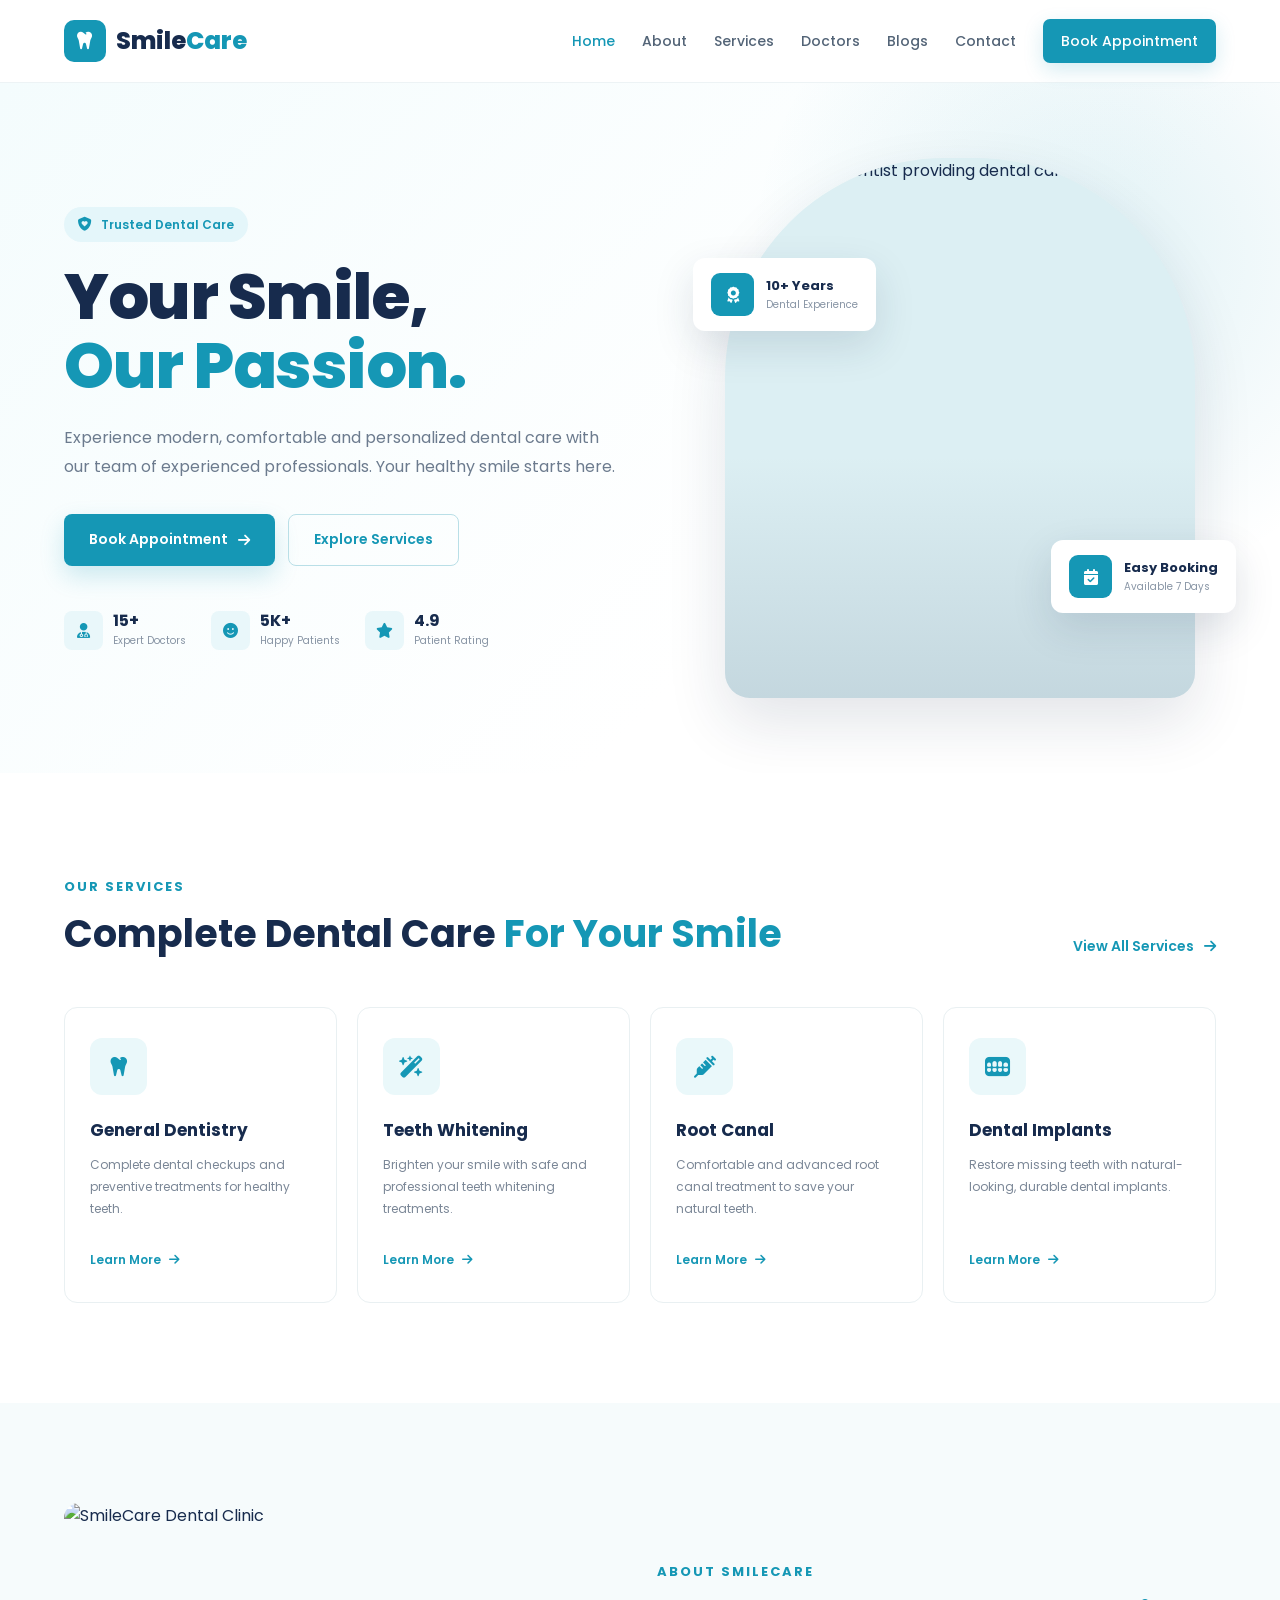
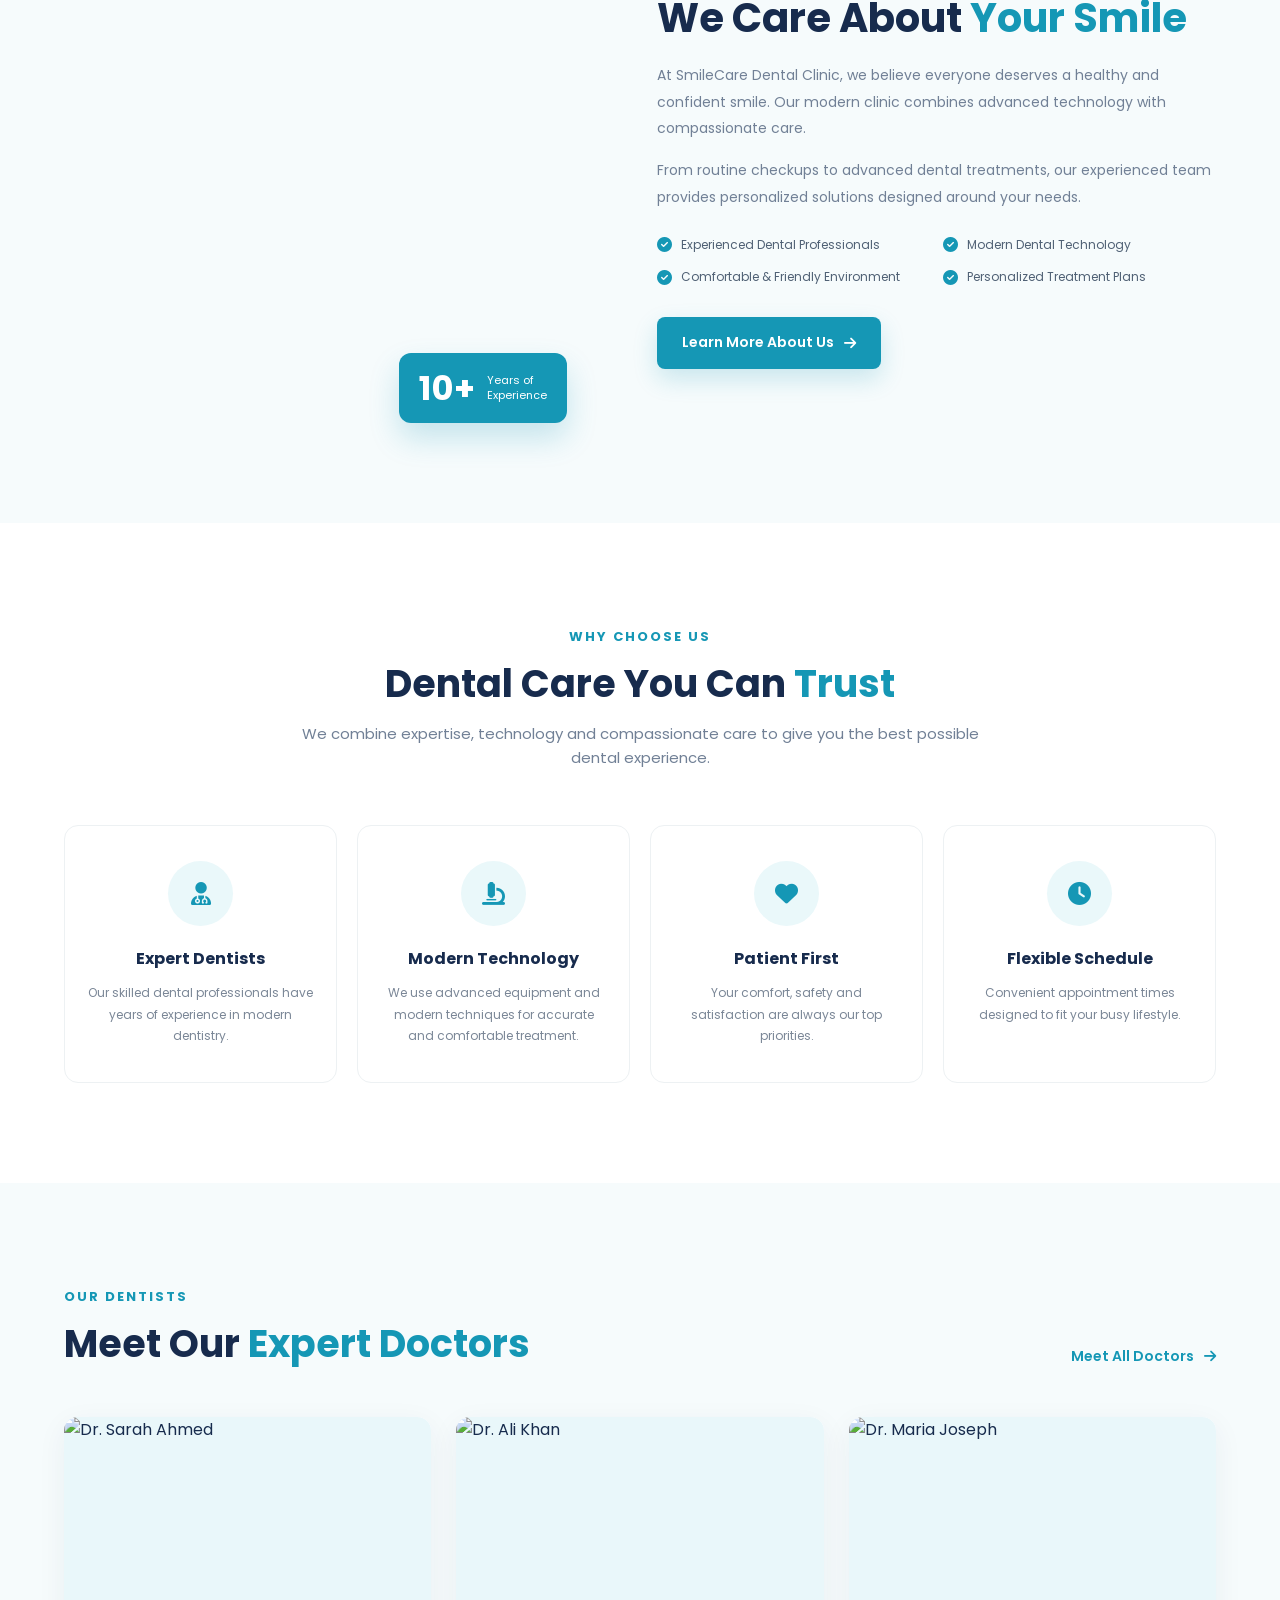
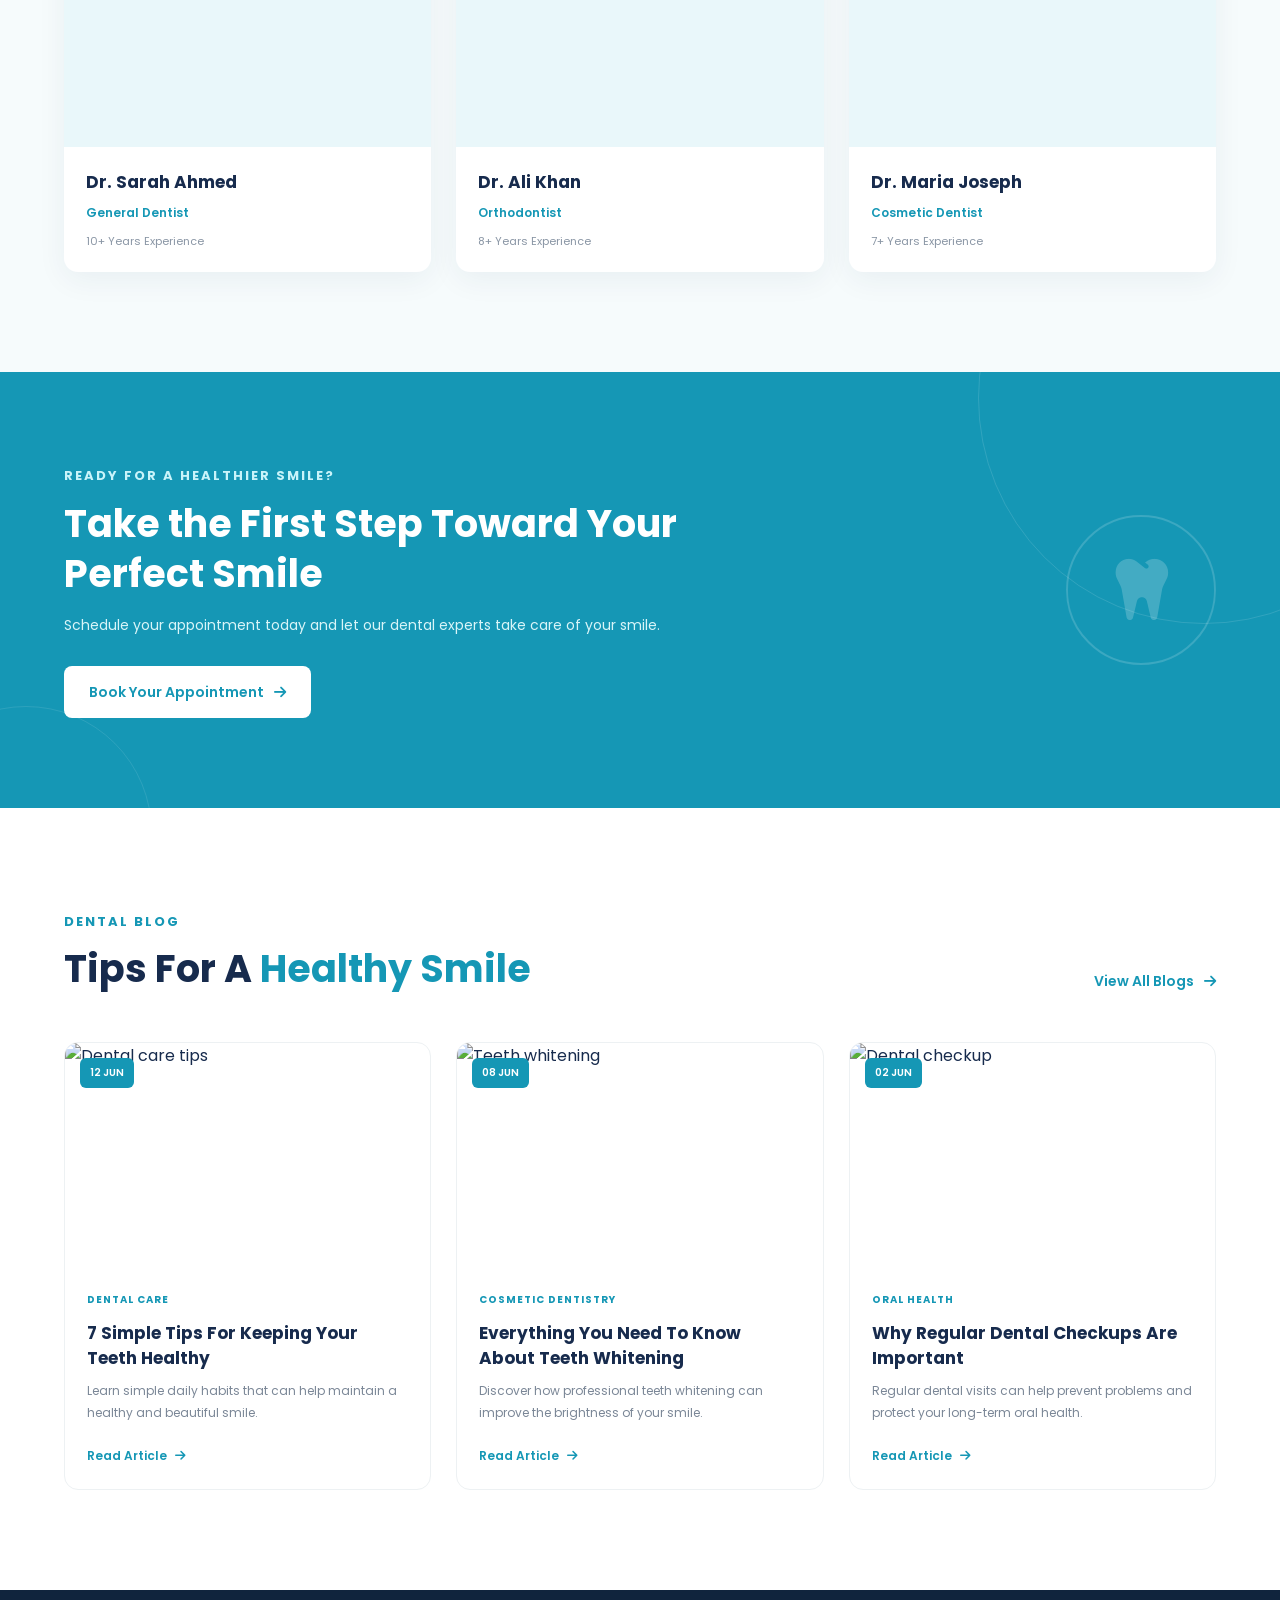
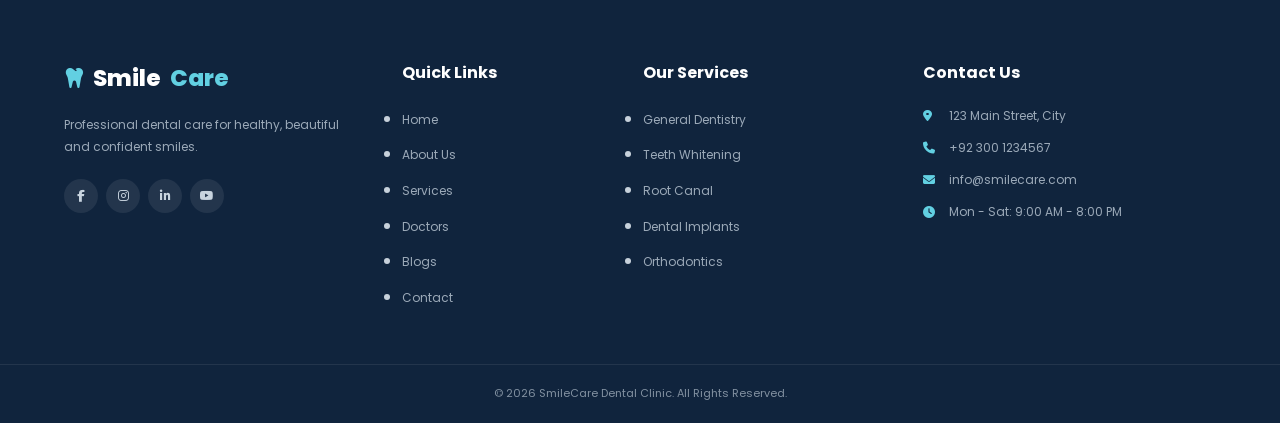
==== index.html @ 7917ccf2 "Create dentist clinic website" ====
<!DOCTYPE html>
<html lang="en">
<head>
    <meta charset="UTF-8">
    <meta name="viewport" content="width=device-width, initial-scale=1.0">

    <title>SmileCare Dental Clinic | Your Smile, Our Passion</title>

    <!-- Google Font -->
    <link rel="preconnect" href="https://fonts.googleapis.com">
    <link rel="preconnect" href="https://fonts.gstatic.com" crossorigin>
    <link href="https://fonts.googleapis.com/css2?family=Poppins:wght@300;400;500;600;700;800&display=swap" rel="stylesheet">

    <!-- Font Awesome -->
    <link rel="stylesheet"
          href="https://cdnjs.cloudflare.com/ajax/libs/font-awesome/6.5.2/css/all.min.css">

    <!-- Main CSS -->
    <link rel="stylesheet" href="css/index.css">
</head>

<body>

    <!-- =========================
         HEADER / NAVBAR
    ========================== -->
    <header class="header">

        <div class="container navbar">

            <!-- Logo -->
            <a href="index.html" class="logo">
                <i class="fa-solid fa-tooth"></i>
                <span>Smile<span class="logo-highlight">Care</span></span>
            </a>

            <!-- Navigation -->
            <nav class="nav-menu">

                <a href="index.html" class="active">Home</a>

                <a href="about.html">About</a>

                <a href="services.html">Services</a>

                <a href="doctors.html">Doctors</a>

                <a href="blogs.html">Blogs</a>

                <a href="contact.html">Contact</a>

                <a href="contact.html" class="nav-btn">
                    Book Appointment
                </a>

            </nav>

            <!-- Mobile Menu Button -->
            <button class="menu-btn" aria-label="Open Menu">
                <i class="fa-solid fa-bars"></i>
            </button>

        </div>

    </header>


    <!-- =========================
         HERO SECTION
    ========================== -->
    <main>

        <section class="hero">

            <div class="container hero-container">

                <!-- Hero Content -->
                <div class="hero-content">

                    <div class="hero-badge">
                        <i class="fa-solid fa-shield-heart"></i>
                        Trusted Dental Care
                    </div>

                    <h1>
                        Your Smile,
                        <span>Our Passion.</span>
                    </h1>

                    <p>
                        Experience modern, comfortable and personalized
                        dental care with our team of experienced professionals.
                        Your healthy smile starts here.
                    </p>

                    <div class="hero-buttons">

                        <a href="contact.html" class="btn btn-primary">
                            Book Appointment
                            <i class="fa-solid fa-arrow-right"></i>
                        </a>

                        <a href="services.html" class="btn btn-outline">
                            Explore Services
                        </a>

                    </div>

                    <!-- Trust Information -->
                    <div class="hero-trust">

                        <div class="trust-item">
                            <i class="fa-solid fa-user-doctor"></i>

                            <div>
                                <strong>15+</strong>
                                <span>Expert Doctors</span>
                            </div>
                        </div>

                        <div class="trust-item">
                            <i class="fa-solid fa-face-smile"></i>

                            <div>
                                <strong>5K+</strong>
                                <span>Happy Patients</span>
                            </div>
                        </div>

                        <div class="trust-item">
                            <i class="fa-solid fa-star"></i>

                            <div>
                                <strong>4.9</strong>
                                <span>Patient Rating</span>
                            </div>
                        </div>

                    </div>

                </div>


                <!-- Hero Image -->
                <div class="hero-image">

                    <div class="hero-image-wrapper">

                        <img src="images/dental.jpg"
                             alt="Professional Dentist providing dental care">

                    </div>

                    <!-- Floating Card -->
                    <div class="experience-card">

                        <div class="experience-icon">
                            <i class="fa-solid fa-award"></i>
                        </div>

                        <div>
                            <strong>10+ Years</strong>
                            <span>Dental Experience</span>
                        </div>

                    </div>

                    <!-- Floating Appointment Card -->
                    <div class="appointment-card">

                        <div class="appointment-icon">
                            <i class="fa-solid fa-calendar-check"></i>
                        </div>

                        <div>
                            <strong>Easy Booking</strong>
                            <span>Available 7 Days</span>
                        </div>

                    </div>

                </div>

            </div>

        </section>


        <!-- =========================
             SERVICES PREVIEW
        ========================== -->
        <section class="section services-section">

            <div class="container">

                <!-- Section Heading -->
                <div class="section-heading">

                    <div>
                        <span class="section-label">
                            OUR SERVICES
                        </span>

                        <h2>
                            Complete Dental Care
                            <span>For Your Smile</span>
                        </h2>
                    </div>

                    <a href="services.html" class="view-all">
                        View All Services
                        <i class="fa-solid fa-arrow-right"></i>
                    </a>

                </div>


                <!-- Services Cards -->
                <div class="services-grid">

                    <!-- Card 1 -->
                    <div class="service-card">

                        <div class="service-icon">
                            <i class="fa-solid fa-tooth"></i>
                        </div>

                        <h3>General Dentistry</h3>

                        <p>
                            Complete dental checkups and preventive
                            treatments for healthy teeth.
                        </p>

                        <a href="services.html">
                            Learn More
                            <i class="fa-solid fa-arrow-right"></i>
                        </a>

                    </div>


                    <!-- Card 2 -->
                    <div class="service-card">

                        <div class="service-icon">
                            <i class="fa-solid fa-wand-magic-sparkles"></i>
                        </div>

                        <h3>Teeth Whitening</h3>

                        <p>
                            Brighten your smile with safe and professional
                            teeth whitening treatments.
                        </p>

                        <a href="services.html">
                            Learn More
                            <i class="fa-solid fa-arrow-right"></i>
                        </a>

                    </div>


                    <!-- Card 3 -->
                    <div class="service-card">

                        <div class="service-icon">
                            <i class="fa-solid fa-syringe"></i>
                        </div>

                        <h3>Root Canal</h3>

                        <p>
                            Comfortable and advanced root canal treatment
                            to save your natural teeth.
                        </p>

                        <a href="services.html">
                            Learn More
                            <i class="fa-solid fa-arrow-right"></i>
                        </a>

                    </div>


                    <!-- Card 4 -->
                    <div class="service-card">

                        <div class="service-icon">
                            <i class="fa-solid fa-teeth"></i>
                        </div>

                        <h3>Dental Implants</h3>

                        <p>
                            Restore missing teeth with natural-looking,
                            durable dental implants.
                        </p>

                        <a href="services.html">
                            Learn More
                            <i class="fa-solid fa-arrow-right"></i>
                        </a>

                    </div>

                </div>

            </div>

        </section>


        <!-- =========================
             ABOUT PREVIEW
        ========================== -->
        <section class="section about-preview">

            <div class="container about-container">

                <!-- Image -->
                <div class="about-image">

                    <div class="about-image-main">

                        <img src="images/dental.jpg"
                             alt="SmileCare Dental Clinic">

                    </div>

                    <div class="about-experience">

                        <strong>10+</strong>

                        <span>
                            Years of<br>
                            Experience
                        </span>

                    </div>

                </div>


                <!-- Content -->
                <div class="about-content">

                    <span class="section-label">
                        ABOUT SMILECARE
                    </span>

                    <h2>
                        We Care About
                        <span>Your Smile</span>
                    </h2>

                    <p>
                        At SmileCare Dental Clinic, we believe everyone
                        deserves a healthy and confident smile. Our modern
                        clinic combines advanced technology with
                        compassionate care.
                    </p>

                    <p>
                        From routine checkups to advanced dental treatments,
                        our experienced team provides personalized solutions
                        designed around your needs.
                    </p>


                    <!-- Features -->
                    <div class="about-features">

                        <div class="feature-item">
                            <i class="fa-solid fa-circle-check"></i>
                            <span>Experienced Dental Professionals</span>
                        </div>

                        <div class="feature-item">
                            <i class="fa-solid fa-circle-check"></i>
                            <span>Modern Dental Technology</span>
                        </div>

                        <div class="feature-item">
                            <i class="fa-solid fa-circle-check"></i>
                            <span>Comfortable & Friendly Environment</span>
                        </div>

                        <div class="feature-item">
                            <i class="fa-solid fa-circle-check"></i>
                            <span>Personalized Treatment Plans</span>
                        </div>

                    </div>

                    <a href="about.html" class="btn btn-primary">
                        Learn More About Us
                        <i class="fa-solid fa-arrow-right"></i>
                    </a>

                </div>

            </div>

        </section>


        <!-- =========================
             WHY CHOOSE US
        ========================== -->
        <section class="section why-section">

            <div class="container">

                <div class="center-heading">

                    <span class="section-label">
                        WHY CHOOSE US
                    </span>

                    <h2>
                        Dental Care You Can
                        <span>Trust</span>
                    </h2>

                    <p>
                        We combine expertise, technology and compassionate
                        care to give you the best possible dental experience.
                    </p>

                </div>


                <div class="why-grid">

                    <!-- Item -->
                    <div class="why-card">

                        <div class="why-icon">
                            <i class="fa-solid fa-user-doctor"></i>
                        </div>

                        <h3>Expert Dentists</h3>

                        <p>
                            Our skilled dental professionals have years
                            of experience in modern dentistry.
                        </p>

                    </div>


                    <!-- Item -->
                    <div class="why-card">

                        <div class="why-icon">
                            <i class="fa-solid fa-microscope"></i>
                        </div>

                        <h3>Modern Technology</h3>

                        <p>
                            We use advanced equipment and modern techniques
                            for accurate and comfortable treatment.
                        </p>

                    </div>


                    <!-- Item -->
                    <div class="why-card">

                        <div class="why-icon">
                            <i class="fa-solid fa-heart"></i>
                        </div>

                        <h3>Patient First</h3>

                        <p>
                            Your comfort, safety and satisfaction are
                            always our top priorities.
                        </p>

                    </div>


                    <!-- Item -->
                    <div class="why-card">

                        <div class="why-icon">
                            <i class="fa-solid fa-clock"></i>
                        </div>

                        <h3>Flexible Schedule</h3>

                        <p>
                            Convenient appointment times designed
                            to fit your busy lifestyle.
                        </p>

                    </div>

                </div>

            </div>

        </section>


        <!-- =========================
             DOCTORS PREVIEW
        ========================== -->
        <section class="section doctors-section">

            <div class="container">

                <div class="section-heading">

                    <div>

                        <span class="section-label">
                            OUR DENTISTS
                        </span>

                        <h2>
                            Meet Our
                            <span>Expert Doctors</span>
                        </h2>

                    </div>

                    <a href="doctors.html" class="view-all">
                        Meet All Doctors
                        <i class="fa-solid fa-arrow-right"></i>
                    </a>

                </div>


                <div class="doctors-grid">

                    <!-- Doctor 1 -->
                    <div class="doctor-card">

                        <div class="doctor-image">

                            <img src="images/doctor1.jpg"
                                 alt="Dr. Sarah Ahmed">

                            <div class="doctor-social">

                                <a href="#">
                                    <i class="fa-brands fa-facebook-f"></i>
                                </a>

                                <a href="#">
                                    <i class="fa-brands fa-instagram"></i>
                                </a>

                                <a href="#">
                                    <i class="fa-brands fa-linkedin-in"></i>
                                </a>

                            </div>

                        </div>

                        <div class="doctor-info">

                            <h3>Dr. Sarah Ahmed</h3>

                            <span>General Dentist</span>

                            <p>
                                10+ Years Experience
                            </p>

                        </div>

                    </div>


                    <!-- Doctor 2 -->
                    <div class="doctor-card">

                        <div class="doctor-image">

                            <img src="images/doctor2.jpg"
                                 alt="Dr. Ali Khan">

                            <div class="doctor-social">

                                <a href="#">
                                    <i class="fa-brands fa-facebook-f"></i>
                                </a>

                                <a href="#">
                                    <i class="fa-brands fa-instagram"></i>
                                </a>

                                <a href="#">
                                    <i class="fa-brands fa-linkedin-in"></i>
                                </a>

                            </div>

                        </div>

                        <div class="doctor-info">

                            <h3>Dr. Ali Khan</h3>

                            <span>Orthodontist</span>

                            <p>
                                8+ Years Experience
                            </p>

                        </div>

                    </div>


                    <!-- Doctor 3 -->
                    <div class="doctor-card">

                        <div class="doctor-image">

                            <img src="images/doctor3.jpg"
                                 alt="Dr. Maria Joseph">

                            <div class="doctor-social">

                                <a href="#">
                                    <i class="fa-brands fa-facebook-f"></i>
                                </a>

                                <a href="#">
                                    <i class="fa-brands fa-instagram"></i>
                                </a>

                                <a href="#">
                                    <i class="fa-brands fa-linkedin-in"></i>
                                </a>

                            </div>

                        </div>

                        <div class="doctor-info">

                            <h3>Dr. Maria Joseph</h3>

                            <span>Cosmetic Dentist</span>

                            <p>
                                7+ Years Experience
                            </p>

                        </div>

                    </div>

                </div>

            </div>

        </section>


        <!-- =========================
             APPOINTMENT CTA
        ========================== -->
        <section class="appointment-section">

            <div class="container appointment-container">

                <div class="appointment-content">

                    <span class="section-label">
                        READY FOR A HEALTHIER SMILE?
                    </span>

                    <h2>
                        Take the First Step
                        Toward Your Perfect Smile
                    </h2>

                    <p>
                        Schedule your appointment today and let our
                        dental experts take care of your smile.
                    </p>

                    <a href="contact.html" class="btn btn-light">
                        Book Your Appointment
                        <i class="fa-solid fa-arrow-right"></i>
                    </a>

                </div>

                <div class="appointment-decoration">
                    <i class="fa-solid fa-tooth"></i>
                </div>

            </div>

        </section>


        <!-- =========================
             BLOG PREVIEW
        ========================== -->
        <section class="section blog-section">

            <div class="container">

                <div class="section-heading">

                    <div>

                        <span class="section-label">
                            DENTAL BLOG
                        </span>

                        <h2>
                            Tips For A
                            <span>Healthy Smile</span>
                        </h2>

                    </div>

                    <a href="blogs.html" class="view-all">
                        View All Blogs
                        <i class="fa-solid fa-arrow-right"></i>
                    </a>

                </div>


                <div class="blogs-grid">

                    <!-- Blog 1 -->
                    <article class="blog-card">

                        <div class="blog-image">

                            <img src="images/dental.jpg"
                                 alt="Dental care tips">

                            <span class="blog-date">
                                12 JUN
                            </span>

                        </div>

                        <div class="blog-content">

                            <span class="blog-category">
                                Dental Care
                            </span>

                            <h3>
                                7 Simple Tips For Keeping Your Teeth Healthy
                            </h3>

                            <p>
                                Learn simple daily habits that can help
                                maintain a healthy and beautiful smile.
                            </p>

                            <a href="blogs.html">
                                Read Article
                                <i class="fa-solid fa-arrow-right"></i>
                            </a>

                        </div>

                    </article>


                    <!-- Blog 2 -->
                    <article class="blog-card">

                        <div class="blog-image">

                            <img src="images/dental.jpg"
                                 alt="Teeth whitening">

                            <span class="blog-date">
                                08 JUN
                            </span>

                        </div>

                        <div class="blog-content">

                            <span class="blog-category">
                                Cosmetic Dentistry
                            </span>

                            <h3>
                                Everything You Need To Know About Teeth Whitening
                            </h3>

                            <p>
                                Discover how professional teeth whitening
                                can improve the brightness of your smile.
                            </p>

                            <a href="blogs.html">
                                Read Article
                                <i class="fa-solid fa-arrow-right"></i>
                            </a>

                        </div>

                    </article>


                    <!-- Blog 3 -->
                    <article class="blog-card">

                        <div class="blog-image">

                            <img src="images/dental.jpg"
                                 alt="Dental checkup">

                            <span class="blog-date">
                                02 JUN
                            </span>

                        </div>

                        <div class="blog-content">

                            <span class="blog-category">
                                Oral Health
                            </span>

                            <h3>
                                Why Regular Dental Checkups Are Important
                            </h3>

                            <p>
                                Regular dental visits can help prevent
                                problems and protect your long-term oral health.
                            </p>

                            <a href="blogs.html">
                                Read Article
                                <i class="fa-solid fa-arrow-right"></i>
                            </a>

                        </div>

                    </article>

                </div>

            </div>

        </section>

    </main>


    <!-- =========================
         FOOTER
    ========================== -->
    <footer class="footer">

        <div class="container footer-container">

            <!-- Footer About -->
            <div class="footer-box footer-about">

                <a href="index.html" class="footer-logo">
                    <i class="fa-solid fa-tooth"></i>
                    Smile<span>Care</span>
                </a>

                <p>
                    Professional dental care for healthy,
                    beautiful and confident smiles.
                </p>

                <div class="social-links">

                    <a href="#">
                        <i class="fa-brands fa-facebook-f"></i>
                    </a>

                    <a href="#">
                        <i class="fa-brands fa-instagram"></i>
                    </a>

                    <a href="#">
                        <i class="fa-brands fa-linkedin-in"></i>
                    </a>

                    <a href="#">
                        <i class="fa-brands fa-youtube"></i>
                    </a>

                </div>

            </div>


            <!-- Quick Links -->
            <div class="footer-box">

                <h3>Quick Links</h3>

                <ul>

                    <li>
                        <a href="index.html">Home</a>
                    </li>

                    <li>
                        <a href="about.html">About Us</a>
                    </li>

                    <li>
                        <a href="services.html">Services</a>
                    </li>

                    <li>
                        <a href="doctors.html">Doctors</a>
                    </li>

                    <li>
                        <a href="blogs.html">Blogs</a>
                    </li>

                    <li>
                        <a href="contact.html">Contact</a>
                    </li>

                </ul>

            </div>


            <!-- Services -->
            <div class="footer-box">

                <h3>Our Services</h3>

                <ul>

                    <li>
                        <a href="services.html">General Dentistry</a>
                    </li>

                    <li>
                        <a href="services.html">Teeth Whitening</a>
                    </li>

                    <li>
                        <a href="services.html">Root Canal</a>
                    </li>

                    <li>
                        <a href="services.html">Dental Implants</a>
                    </li>

                    <li>
                        <a href="services.html">Orthodontics</a>
                    </li>

                </ul>

            </div>


            <!-- Contact -->
            <div class="footer-box">

                <h3>Contact Us</h3>

                <div class="footer-contact">

                    <p>
                        <i class="fa-solid fa-location-dot"></i>
                        123 Main Street, City
                    </p>

                    <p>
                        <i class="fa-solid fa-phone"></i>
                        +92 300 1234567
                    </p>

                    <p>
                        <i class="fa-solid fa-envelope"></i>
                        info@smilecare.com
                    </p>

                    <p>
                        <i class="fa-solid fa-clock"></i>
                        Mon - Sat: 9:00 AM - 8:00 PM
                    </p>

                </div>

            </div>

        </div>


        <!-- Copyright -->
        <div class="footer-bottom">

            <div class="container">

                <p>
                    © 2026 SmileCare Dental Clinic.
                    All Rights Reserved.
                </p>

            </div>

        </div>

    </footer>


</body>
</html>
---- css/index.css ----
/* =========================================================
   SMILECARE DENTAL CLINIC
   INDEX PAGE CSS
========================================================= */


/* =========================================================
   01. RESET & GLOBAL
========================================================= */

* {
    margin: 0;
    padding: 0;
    box-sizing: border-box;
}

html {
    scroll-behavior: smooth;
}

body {
    font-family: "Poppins", sans-serif;
    color: #172b4d;
    background: #ffffff;
    line-height: 1.6;
    overflow-x: hidden;
}

a {
    text-decoration: none;
    color: inherit;
}

button,
input,
textarea {
    font-family: inherit;
}

img {
    max-width: 100%;
    display: block;
}

.container {
    width: 90%;
    max-width: 1200px;
    margin: 0 auto;
}


/* =========================================================
   02. COMMON
========================================================= */

.section {
    padding: 100px 0;
}

.section-label {
    display: inline-block;
    color: #1597b5;
    font-size: 13px;
    font-weight: 700;
    letter-spacing: 2px;
    margin-bottom: 12px;
}

.section-heading {
    display: flex;
    justify-content: space-between;
    align-items: end;
    gap: 30px;
    margin-bottom: 50px;
}

.section-heading h2,
.center-heading h2 {
    color: #172b4d;
    font-size: 38px;
    line-height: 1.25;
    font-weight: 700;
}

.section-heading h2 span,
.center-heading h2 span {
    color: #1597b5;
}

.center-heading {
    text-align: center;
    max-width: 700px;
    margin: 0 auto 55px;
}

.center-heading p {
    color: #718096;
    margin-top: 15px;
    font-size: 15px;
}

.view-all {
    color: #1597b5;
    font-size: 14px;
    font-weight: 600;
    white-space: nowrap;
    transition: 0.3s ease;
}

.view-all i {
    margin-left: 7px;
    transition: 0.3s ease;
}

.view-all:hover {
    color: #087e99;
}

.view-all:hover i {
    transform: translateX(5px);
}


/* =========================================================
   03. BUTTONS
========================================================= */

.btn {
    display: inline-flex;
    align-items: center;
    justify-content: center;
    gap: 10px;
    min-height: 52px;
    padding: 0 25px;
    border-radius: 8px;
    font-size: 14px;
    font-weight: 600;
    transition: all 0.3s ease;
    cursor: pointer;
}

.btn-primary {
    color: #ffffff;
    background: #1597b5;
    box-shadow: 0 10px 25px rgba(21, 151, 181, 0.20);
}

.btn-primary:hover {
    background: #087e99;
    transform: translateY(-3px);
    box-shadow: 0 15px 30px rgba(21, 151, 181, 0.28);
}

.btn-outline {
    color: #1597b5;
    background: transparent;
    border: 1px solid #b9dfe7;
}

.btn-outline:hover {
    color: #ffffff;
    background: #1597b5;
    border-color: #1597b5;
    transform: translateY(-3px);
}

.btn-light {
    color: #1597b5;
    background: #ffffff;
}

.btn-light:hover {
    background: #f2fbfd;
    transform: translateY(-3px);
}


/* =========================================================
   04. HEADER / NAVBAR
========================================================= */

.header {
    width: 100%;
    background: #ffffff;
    position: sticky;
    top: 0;
    z-index: 999;
    border-bottom: 1px solid #edf3f5;
}

.navbar {
    height: 82px;
    display: flex;
    align-items: center;
    justify-content: space-between;
}


/* Logo */

.logo {
    display: flex;
    align-items: center;
    gap: 10px;
    color: #172b4d;
    font-size: 24px;
    font-weight: 800;
}

.logo i {
    width: 42px;
    height: 42px;
    display: flex;
    align-items: center;
    justify-content: center;
    color: #ffffff;
    background: #1597b5;
    border-radius: 10px;
    font-size: 20px;
}

.logo-highlight {
    color: #1597b5;
}


/* Navigation */

.nav-menu {
    display: flex;
    align-items: center;
    gap: 27px;
}

.nav-menu > a {
    color: #536477;
    font-size: 14px;
    font-weight: 500;
    transition: 0.3s ease;
}

.nav-menu > a:hover,
.nav-menu > a.active {
    color: #1597b5;
}

.nav-btn {
    color: #ffffff !important;
    background: #1597b5;
    padding: 11px 18px;
    border-radius: 7px;
    box-shadow: 0 7px 20px rgba(21, 151, 181, 0.18);
}

.nav-btn:hover {
    color: #ffffff !important;
    background: #087e99;
    transform: translateY(-2px);
}

.menu-btn {
    display: none;
    width: 42px;
    height: 42px;
    border: none;
    border-radius: 7px;
    color: #172b4d;
    background: #f1f9fb;
    font-size: 19px;
    cursor: pointer;
}


/* =========================================================
   05. HERO SECTION
========================================================= */

.hero {
    min-height: 690px;
    display: flex;
    align-items: center;
    background:
        radial-gradient(
            circle at 85% 25%,
            rgba(21, 151, 181, 0.13),
            transparent 28%
        ),
        linear-gradient(
            135deg,
            #f4fcfd 0%,
            #ffffff 65%
        );
    position: relative;
    overflow: hidden;
}

.hero-container {
    display: grid;
    grid-template-columns: 1fr 0.9fr;
    align-items: center;
    gap: 70px;
}


/* Hero Content */

.hero-content {
    padding: 50px 0;
}

.hero-badge {
    display: inline-flex;
    align-items: center;
    gap: 9px;
    padding: 8px 14px;
    margin-bottom: 20px;
    border-radius: 50px;
    color: #1597b5;
    background: #e4f6fa;
    font-size: 12px;
    font-weight: 600;
}

.hero-badge i {
    font-size: 14px;
}

.hero-content h1 {
    max-width: 620px;
    color: #172b4d;
    font-size: clamp(42px, 5vw, 68px);
    line-height: 1.08;
    letter-spacing: -1.5px;
    font-weight: 800;
    margin-bottom: 24px;
}

.hero-content h1 span {
    display: block;
    color: #1597b5;
}

.hero-content > p {
    max-width: 560px;
    color: #6c7b8e;
    font-size: 16px;
    line-height: 1.8;
    margin-bottom: 32px;
}


/* Hero Buttons */

.hero-buttons {
    display: flex;
    align-items: center;
    flex-wrap: wrap;
    gap: 13px;
    margin-bottom: 45px;
}


/* Hero Trust */

.hero-trust {
    display: flex;
    align-items: center;
    flex-wrap: wrap;
    gap: 25px;
}

.trust-item {
    display: flex;
    align-items: center;
    gap: 10px;
}

.trust-item > i {
    width: 39px;
    height: 39px;
    display: flex;
    align-items: center;
    justify-content: center;
    color: #1597b5;
    background: #e9f7fa;
    border-radius: 8px;
    font-size: 15px;
}

.trust-item div {
    display: flex;
    flex-direction: column;
}

.trust-item strong {
    color: #172b4d;
    font-size: 16px;
    line-height: 1.2;
}

.trust-item span {
    color: #8794a4;
    font-size: 10px;
    margin-top: 3px;
}


/* =========================================================
   06. HERO IMAGE
========================================================= */

.hero-image {
    position: relative;
    min-height: 570px;
    display: flex;
    align-items: center;
    justify-content: center;
}

.hero-image-wrapper {
    width: min(100%, 470px);
    height: 540px;
    border-radius: 220px 220px 25px 25px;
    overflow: hidden;
    position: relative;
    background: #dceff3;
    box-shadow: 0 25px 60px rgba(23, 43, 77, 0.12);
}

.hero-image-wrapper::after {
    content: "";
    position: absolute;
    inset: 0;
    background: linear-gradient(
        180deg,
        transparent 55%,
        rgba(23, 43, 77, 0.12)
    );
    pointer-events: none;
}

.hero-image-wrapper img {
    width: 100%;
    height: 100%;
    object-fit: cover;
}


/* Experience Card */

.experience-card,
.appointment-card {
    position: absolute;
    display: flex;
    align-items: center;
    gap: 12px;
    padding: 15px 18px;
    background: #ffffff;
    border-radius: 12px;
    box-shadow: 0 15px 40px rgba(23, 43, 77, 0.13);
    z-index: 2;
}

.experience-card {
    left: -10px;
    top: 115px;
}

.appointment-card {
    right: -20px;
    bottom: 100px;
}

.experience-icon,
.appointment-icon {
    width: 43px;
    height: 43px;
    display: flex;
    align-items: center;
    justify-content: center;
    color: #ffffff;
    background: #1597b5;
    border-radius: 9px;
}

.experience-card div:last-child,
.appointment-card div:last-child {
    display: flex;
    flex-direction: column;
}

.experience-card strong,
.appointment-card strong {
    color: #172b4d;
    font-size: 13px;
}

.experience-card span,
.appointment-card span {
    color: #8895a5;
    font-size: 10px;
}


/* =========================================================
   07. SERVICES SECTION
========================================================= */

.services-section {
    background: #ffffff;
}

.services-grid {
    display: grid;
    grid-template-columns: repeat(4, 1fr);
    gap: 20px;
}

.service-card {
    padding: 30px 25px;
    background: #ffffff;
    border: 1px solid #e9f0f2;
    border-radius: 13px;
    transition: all 0.35s ease;
    position: relative;
    overflow: hidden;
}

.service-card::before {
    content: "";
    position: absolute;
    width: 100%;
    height: 3px;
    top: 0;
    left: 0;
    background: #1597b5;
    transform: scaleX(0);
    transform-origin: left;
    transition: 0.35s ease;
}

.service-card:hover {
    transform: translateY(-8px);
    border-color: transparent;
    box-shadow: 0 20px 45px rgba(23, 43, 77, 0.10);
}

.service-card:hover::before {
    transform: scaleX(1);
}

.service-icon {
    width: 57px;
    height: 57px;
    display: flex;
    align-items: center;
    justify-content: center;
    color: #1597b5;
    background: #eaf8fa;
    border-radius: 12px;
    font-size: 22px;
    margin-bottom: 22px;
    transition: 0.3s ease;
}

.service-card:hover .service-icon {
    color: #ffffff;
    background: #1597b5;
    transform: rotate(-5deg);
}

.service-card h3 {
    color: #172b4d;
    font-size: 17px;
    margin-bottom: 10px;
}

.service-card p {
    min-height: 72px;
    color: #7b8797;
    font-size: 12px;
    line-height: 1.8;
    margin-bottom: 20px;
}

.service-card a {
    color: #1597b5;
    font-size: 12px;
    font-weight: 600;
}

.service-card a i {
    margin-left: 5px;
    transition: 0.3s ease;
}

.service-card a:hover i {
    transform: translateX(4px);
}


/* =========================================================
   08. ABOUT PREVIEW
========================================================= */

.about-preview {
    background: #f6fbfc;
}

.about-container {
    display: grid;
    grid-template-columns: 0.9fr 1fr;
    align-items: center;
    gap: 90px;
}


/* About Image */

.about-image {
    position: relative;
    padding: 0 20px 20px 0;
}

.about-image-main {
    width: 100%;
    height: 500px;
    overflow: hidden;
    border-radius: 15px;
}

.about-image-main img {
    width: 100%;
    height: 100%;
    object-fit: cover;
}

.about-experience {
    position: absolute;
    right: 0;
    bottom: 0;
    min-width: 165px;
    padding: 18px 20px;
    display: flex;
    align-items: center;
    gap: 12px;
    background: #1597b5;
    color: #ffffff;
    border-radius: 12px;
    box-shadow: 0 15px 30px rgba(21, 151, 181, 0.22);
}

.about-experience strong {
    font-size: 34px;
    line-height: 1;
}

.about-experience span {
    font-size: 11px;
    line-height: 1.4;
}


/* About Content */

.about-content h2 {
    color: #172b4d;
    font-size: 40px;
    line-height: 1.2;
    margin-bottom: 20px;
}

.about-content h2 span {
    color: #1597b5;
}

.about-content > p {
    color: #718096;
    font-size: 14px;
    line-height: 1.9;
    margin-bottom: 15px;
}


/* About Features */

.about-features {
    display: grid;
    grid-template-columns: repeat(2, 1fr);
    gap: 13px;
    margin: 25px 0 30px;
}

.feature-item {
    display: flex;
    align-items: center;
    gap: 9px;
    color: #506175;
    font-size: 12px;
}

.feature-item i {
    color: #1597b5;
    font-size: 15px;
}


/* =========================================================
   09. WHY CHOOSE US
========================================================= */

.why-section {
    background: #ffffff;
}

.why-grid {
    display: grid;
    grid-template-columns: repeat(4, 1fr);
    gap: 20px;
}

.why-card {
    text-align: center;
    padding: 35px 22px;
    border-radius: 14px;
    background: #ffffff;
    border: 1px solid #edf1f3;
    transition: 0.3s ease;
}

.why-card:hover {
    transform: translateY(-7px);
    box-shadow: 0 18px 40px rgba(23, 43, 77, 0.09);
}

.why-icon {
    width: 65px;
    height: 65px;
    display: flex;
    align-items: center;
    justify-content: center;
    margin: 0 auto 20px;
    border-radius: 50%;
    color: #1597b5;
    background: #eaf8fa;
    font-size: 23px;
}

.why-card h3 {
    color: #172b4d;
    font-size: 16px;
    margin-bottom: 10px;
}

.why-card p {
    color: #7b8797;
    font-size: 12px;
    line-height: 1.8;
}


/* =========================================================
   10. DOCTORS SECTION
========================================================= */

.doctors-section {
    background: #f6fbfc;
}

.doctors-grid {
    display: grid;
    grid-template-columns: repeat(3, 1fr);
    gap: 25px;
}

.doctor-card {
    background: #ffffff;
    border-radius: 14px;
    overflow: hidden;
    box-shadow: 0 8px 30px rgba(23, 43, 77, 0.06);
    transition: 0.35s ease;
}

.doctor-card:hover {
    transform: translateY(-8px);
    box-shadow: 0 20px 45px rgba(23, 43, 77, 0.11);
}


/* Doctor Image */

.doctor-image {
    height: 330px;
    position: relative;
    overflow: hidden;
    background: #e9f7fa;
}

.doctor-image img {
    width: 100%;
    height: 100%;
    object-fit: cover;
    transition: 0.5s ease;
}

.doctor-card:hover .doctor-image img {
    transform: scale(1.05);
}


/* Doctor Social */

.doctor-social {
    position: absolute;
    right: 15px;
    bottom: 15px;
    display: flex;
    gap: 7px;
    opacity: 0;
    transform: translateY(10px);
    transition: 0.3s ease;
}

.doctor-card:hover .doctor-social {
    opacity: 1;
    transform: translateY(0);
}

.doctor-social a {
    width: 34px;
    height: 34px;
    display: flex;
    align-items: center;
    justify-content: center;
    color: #1597b5;
    background: #ffffff;
    border-radius: 50%;
    font-size: 12px;
    transition: 0.3s ease;
}

.doctor-social a:hover {
    color: #ffffff;
    background: #1597b5;
}


/* Doctor Info */

.doctor-info {
    padding: 22px;
}

.doctor-info h3 {
    color: #172b4d;
    font-size: 17px;
    margin-bottom: 3px;
}

.doctor-info > span {
    color: #1597b5;
    font-size: 12px;
    font-weight: 600;
}

.doctor-info p {
    color: #8a96a5;
    font-size: 11px;
    margin-top: 8px;
}


/* =========================================================
   11. APPOINTMENT CTA
========================================================= */

.appointment-section {
    padding: 90px 0;
    background: #1597b5;
    position: relative;
    overflow: hidden;
}

.appointment-section::before {
    content: "";
    position: absolute;
    width: 450px;
    height: 450px;
    border: 1px solid rgba(255, 255, 255, 0.12);
    border-radius: 50%;
    right: -150px;
    top: -200px;
}

.appointment-section::after {
    content: "";
    position: absolute;
    width: 250px;
    height: 250px;
    border: 1px solid rgba(255, 255, 255, 0.10);
    border-radius: 50%;
    left: -100px;
    bottom: -150px;
}

.appointment-container {
    display: flex;
    align-items: center;
    justify-content: space-between;
    gap: 50px;
    position: relative;
    z-index: 2;
}

.appointment-content {
    max-width: 700px;
}

.appointment-content .section-label {
    color: #c9f4fa;
}

.appointment-content h2 {
    color: #ffffff;
    font-size: 38px;
    line-height: 1.3;
    margin-bottom: 15px;
}

.appointment-content p {
    color: #d9f5f8;
    font-size: 14px;
    line-height: 1.8;
    margin-bottom: 28px;
}

.appointment-decoration {
    width: 150px;
    height: 150px;
    display: flex;
    align-items: center;
    justify-content: center;
    color: rgba(255, 255, 255, 0.20);
    border: 2px solid rgba(255, 255, 255, 0.16);
    border-radius: 50%;
    font-size: 70px;
}


/* =========================================================
   12. BLOG SECTION
========================================================= */

.blog-section {
    background: #ffffff;
}

.blogs-grid {
    display: grid;
    grid-template-columns: repeat(3, 1fr);
    gap: 25px;
}

.blog-card {
    background: #ffffff;
    border: 1px solid #edf1f3;
    border-radius: 14px;
    overflow: hidden;
    transition: 0.35s ease;
}

.blog-card:hover {
    transform: translateY(-7px);
    box-shadow: 0 18px 40px rgba(23, 43, 77, 0.10);
}


/* Blog Image */

.blog-image {
    height: 220px;
    position: relative;
    overflow: hidden;
}

.blog-image img {
    width: 100%;
    height: 100%;
    object-fit: cover;
    transition: 0.5s ease;
}

.blog-card:hover .blog-image img {
    transform: scale(1.06);
}

.blog-date {
    position: absolute;
    left: 15px;
    top: 15px;
    padding: 7px 10px;
    color: #ffffff;
    background: #1597b5;
    border-radius: 6px;
    font-size: 10px;
    font-weight: 600;
}


/* Blog Content */

.blog-content {
    padding: 22px;
}

.blog-category {
    color: #1597b5;
    font-size: 10px;
    font-weight: 700;
    text-transform: uppercase;
    letter-spacing: 1px;
}

.blog-content h3 {
    color: #172b4d;
    font-size: 17px;
    line-height: 1.45;
    margin: 10px 0;
}

.blog-content p {
    color: #7b8797;
    font-size: 12px;
    line-height: 1.8;
    margin-bottom: 18px;
}

.blog-content > a {
    color: #1597b5;
    font-size: 12px;
    font-weight: 600;
}

.blog-content > a i {
    margin-left: 5px;
    transition: 0.3s ease;
}

.blog-content > a:hover i {
    transform: translateX(4px);
}


/* =========================================================
   13. FOOTER
========================================================= */

.footer {
    color: #c7d1db;
    background: #10243d;
    padding-top: 70px;
}

.footer-container {
    display: grid;
    grid-template-columns: 1.5fr 1fr 1.2fr 1.5fr;
    gap: 45px;
    padding-bottom: 55px;
}

.footer-box h3 {
    color: #ffffff;
    font-size: 16px;
    margin-bottom: 20px;
}


/* Footer Logo */

.footer-logo {
    display: inline-flex;
    align-items: center;
    gap: 9px;
    color: #ffffff;
    font-size: 23px;
    font-weight: 800;
    margin-bottom: 17px;
}

.footer-logo i {
    color: #62d0e2;
}

.footer-logo span {
    color: #62d0e2;
}

.footer-about > p {
    max-width: 280px;
    color: #9ba9b8;
    font-size: 12px;
    line-height: 1.8;
}


/* Footer Links */

.footer-box ul {
    display: flex;
    flex-direction: column;
    gap: 10px;
}

.footer-box ul li a {
    color: #9ba9b8;
    font-size: 12px;
    transition: 0.3s ease;
}

.footer-box ul li a:hover {
    color: #62d0e2;
    padding-left: 4px;
}


/* Social Links */

.social-links {
    display: flex;
    gap: 8px;
    margin-top: 22px;
}

.social-links a {
    width: 34px;
    height: 34px;
    display: flex;
    align-items: center;
    justify-content: center;
    color: #c8d4df;
    background: rgba(255, 255, 255, 0.08);
    border-radius: 50%;
    font-size: 12px;
    transition: 0.3s ease;
}

.social-links a:hover {
    color: #ffffff;
    background: #1597b5;
    transform: translateY(-3px);
}


/* Footer Contact */

.footer-contact {
    display: flex;
    flex-direction: column;
    gap: 13px;
}

.footer-contact p {
    display: flex;
    align-items: flex-start;
    gap: 10px;
    color: #9ba9b8;
    font-size: 12px;
}

.footer-contact i {
    width: 16px;
    color: #62d0e2;
    margin-top: 4px;
}


/* Footer Bottom */

.footer-bottom {
    padding: 20px 0;
    border-top: 1px solid rgba(255, 255, 255, 0.08);
    text-align: center;
}

.footer-bottom p {
    color: #8291a1;
    font-size: 11px;
}


/* =========================================================
   14. TABLET RESPONSIVE
========================================================= */

@media (max-width: 1100px) {

    .nav-menu {
        gap: 18px;
    }

    .hero-container {
        gap: 40px;
    }

    .services-grid,
    .why-grid {
        grid-template-columns: repeat(2, 1fr);
    }

    .footer-container {
        grid-template-columns: repeat(2, 1fr);
    }
}


/* =========================================================
   15. TABLET / MOBILE NAV
========================================================= */

@media (max-width: 900px) {

    .nav-menu {
        display: none;
    }

    .menu-btn {
        display: flex;
        align-items: center;
        justify-content: center;
    }

    .hero-container {
        grid-template-columns: 1fr;
        text-align: center;
    }

    .hero-content {
        padding-bottom: 10px;
    }

    .hero-content > p {
        margin-left: auto;
        margin-right: auto;
    }

    .hero-buttons,
    .hero-trust {
        justify-content: center;
    }

    .hero-image {
        min-height: 520px;
    }

    .about-container {
        grid-template-columns: 1fr;
        gap: 55px;
    }

    .about-content {
        text-align: center;
    }

    .about-content .section-label {
        margin-bottom: 10px;
    }

    .about-features {
        text-align: left;
    }

    .doctors-grid,
    .blogs-grid {
        grid-template-columns: repeat(2, 1fr);
    }

    .appointment-container {
        flex-direction: column;
        text-align: center;
    }

    .appointment-decoration {
        display: none;
    }
}


/* =========================================================
   16. MOBILE
========================================================= */

@media (max-width: 600px) {

    .container {
        width: 92%;
    }

    .section {
        padding: 70px 0;
    }

    .navbar {
        height: 70px;
    }

    .logo {
        font-size: 21px;
    }

    .logo i {
        width: 38px;
        height: 38px;
        font-size: 17px;
    }


    /* Common */

    .section-heading {
        display: block;
        text-align: center;
        margin-bottom: 35px;
    }

    .section-heading h2,
    .center-heading h2 {
        font-size: 29px;
    }

    .view-all {
        display: inline-block;
        margin-top: 18px;
    }


    /* Hero */

    .hero {
        min-height: auto;
    }

    .hero-container {
        gap: 20px;
    }

    .hero-content {
        padding: 55px 0 20px;
    }

    .hero-badge {
        font-size: 10px;
    }

    .hero-content h1 {
        font-size: 42px;
        letter-spacing: -1px;
    }

    .hero-content > p {
        font-size: 13px;
        line-height: 1.8;
    }

    .hero-buttons {
        flex-direction: column;
        width: 100%;
    }

    .hero-buttons .btn {
        width: 100%;
    }

    .hero-trust {
        gap: 18px;
        justify-content: space-between;
    }

    .trust-item {
        gap: 7px;
    }

    .trust-item > i {
        width: 34px;
        height: 34px;
        font-size: 12px;
    }

    .trust-item strong {
        font-size: 13px;
    }

    .trust-item span {
        font-size: 8px;
    }


    /* Hero Image */

    .hero-image {
        min-height: 420px;
        margin-top: 10px;
    }

    .hero-image-wrapper {
        width: 88%;
        height: 400px;
        border-radius: 180px 180px 20px 20px;
    }

    .experience-card {
        left: 0;
        top: 75px;
        padding: 10px 12px;
    }

    .appointment-card {
        right: 0;
        bottom: 55px;
        padding: 10px 12px;
    }

    .experience-icon,
    .appointment-icon {
        width: 35px;
        height: 35px;
        font-size: 12px;
    }

    .experience-card strong,
    .appointment-card strong {
        font-size: 10px;
    }

    .experience-card span,
    .appointment-card span {
        font-size: 8px;
    }


    /* Services */

    .services-grid {
        grid-template-columns: 1fr;
    }

    .service-card {
        padding: 27px 23px;
    }


    /* About */

    .about-image {
        padding: 0 12px 15px 0;
    }

    .about-image-main {
        height: 380px;
    }

    .about-experience {
        min-width: 140px;
        padding: 14px;
    }

    .about-experience strong {
        font-size: 28px;
    }

    .about-content h2 {
        font-size: 30px;
    }

    .about-content > p {
        font-size: 12px;
    }

    .about-features {
        grid-template-columns: 1fr;
    }


    /* Why */

    .why-grid {
        grid-template-columns: 1fr;
    }


    /* Doctors */

    .doctors-grid {
        grid-template-columns: 1fr;
    }

    .doctor-image {
        height: 350px;
    }


    /* Appointment */

    .appointment-section {
        padding: 70px 0;
    }

    .appointment-content h2 {
        font-size: 29px;
    }

    .appointment-content p {
        font-size: 12px;
    }


    /* Blogs */

    .blogs-grid {
        grid-template-columns: 1fr;
    }

    .blog-image {
        height: 220px;
    }


    /* Footer */

    .footer {
        padding-top: 55px;
    }

    .footer-container {
        grid-template-columns: 1fr;
        gap: 35px;
        text-align: center;
    }

    .footer-about > p {
        margin: 0 auto;
    }

    .social-links {
        justify-content: center;
    }

    .footer-contact {
        align-items: center;
    }

    .footer-contact p {
        justify-content: center;
    }
}


/* =========================================================
   17. SMALL MOBILE
========================================================= */

@media (max-width: 380px) {

    .hero-content h1 {
        font-size: 35px;
    }

    .hero-trust {
        gap: 10px;
    }

    .trust-item span {
        font-size: 7px;
    }

    .hero-image-wrapper {
        width: 92%;
        height: 350px;
    }

    .hero-image {
        min-height: 380px;
    }

    .experience-card {
        left: -2px;
    }

    .appointment-card {
        right: -2px;
    }
}
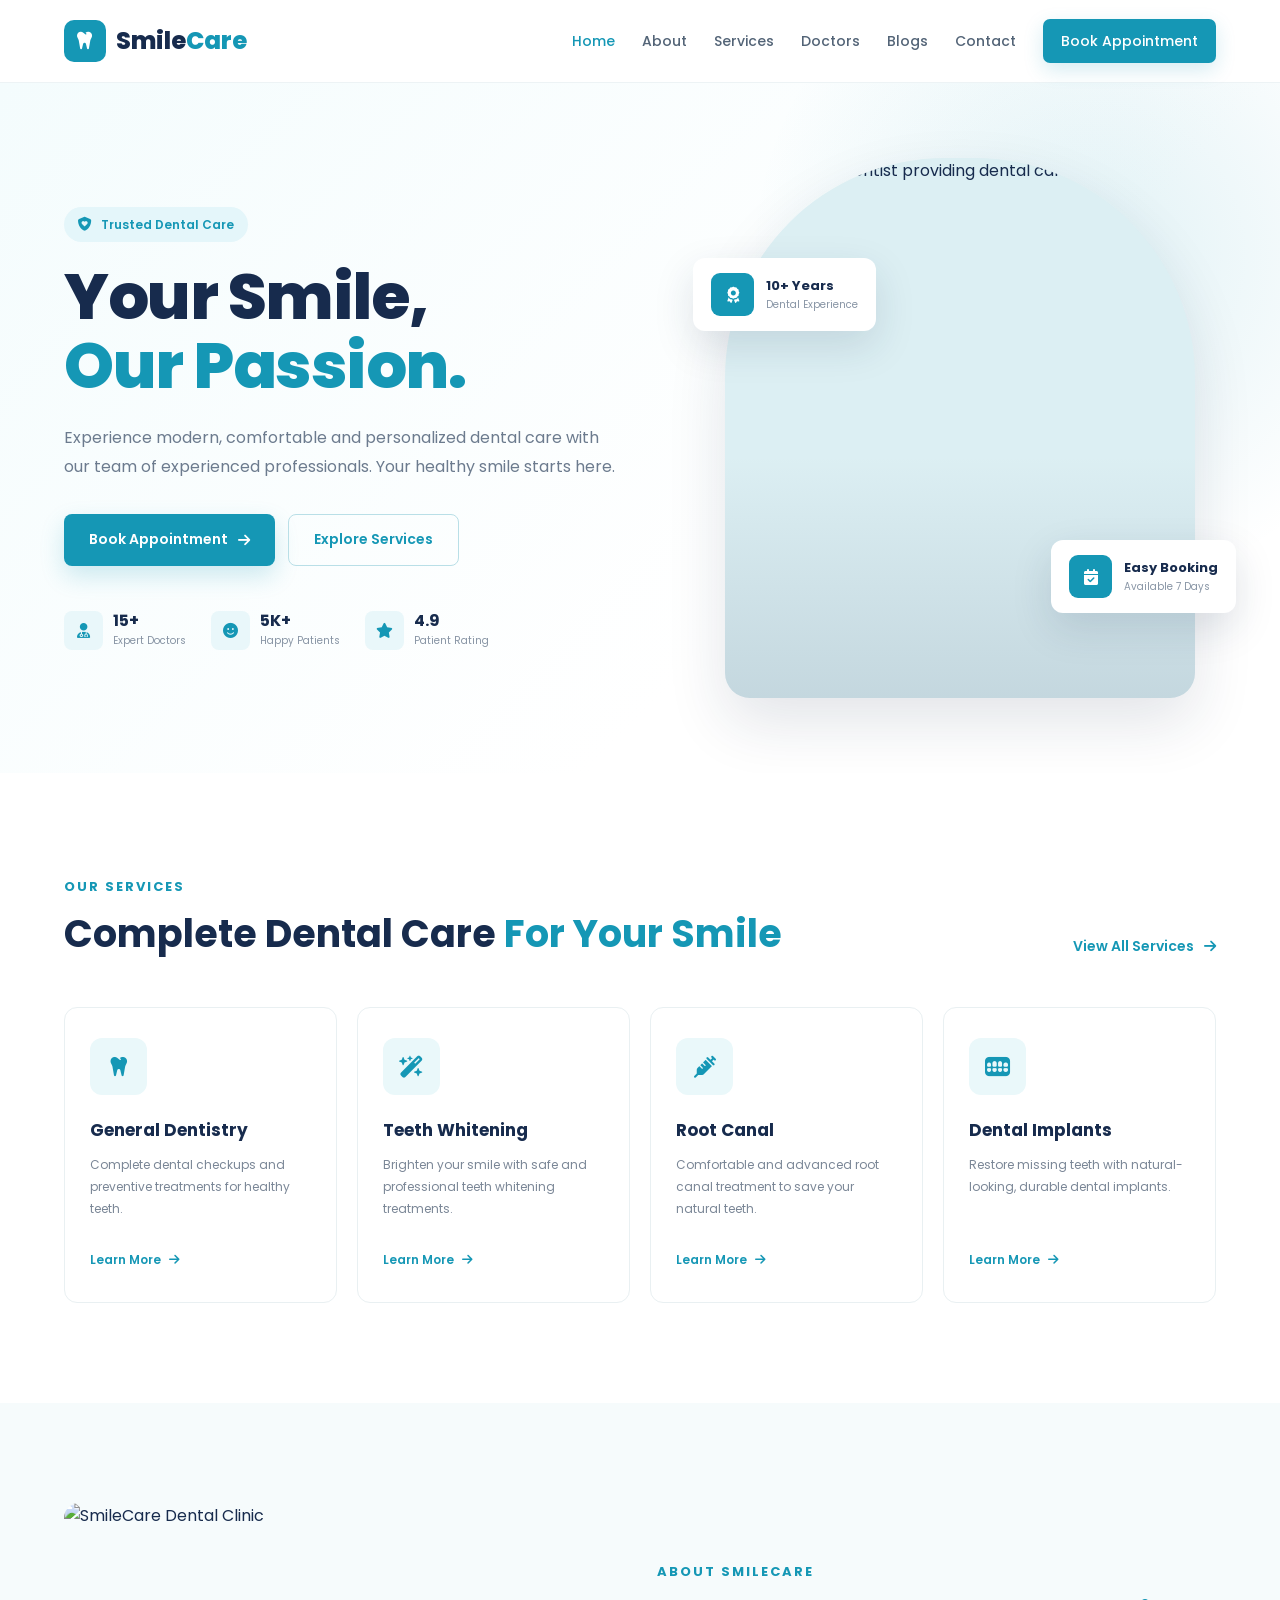
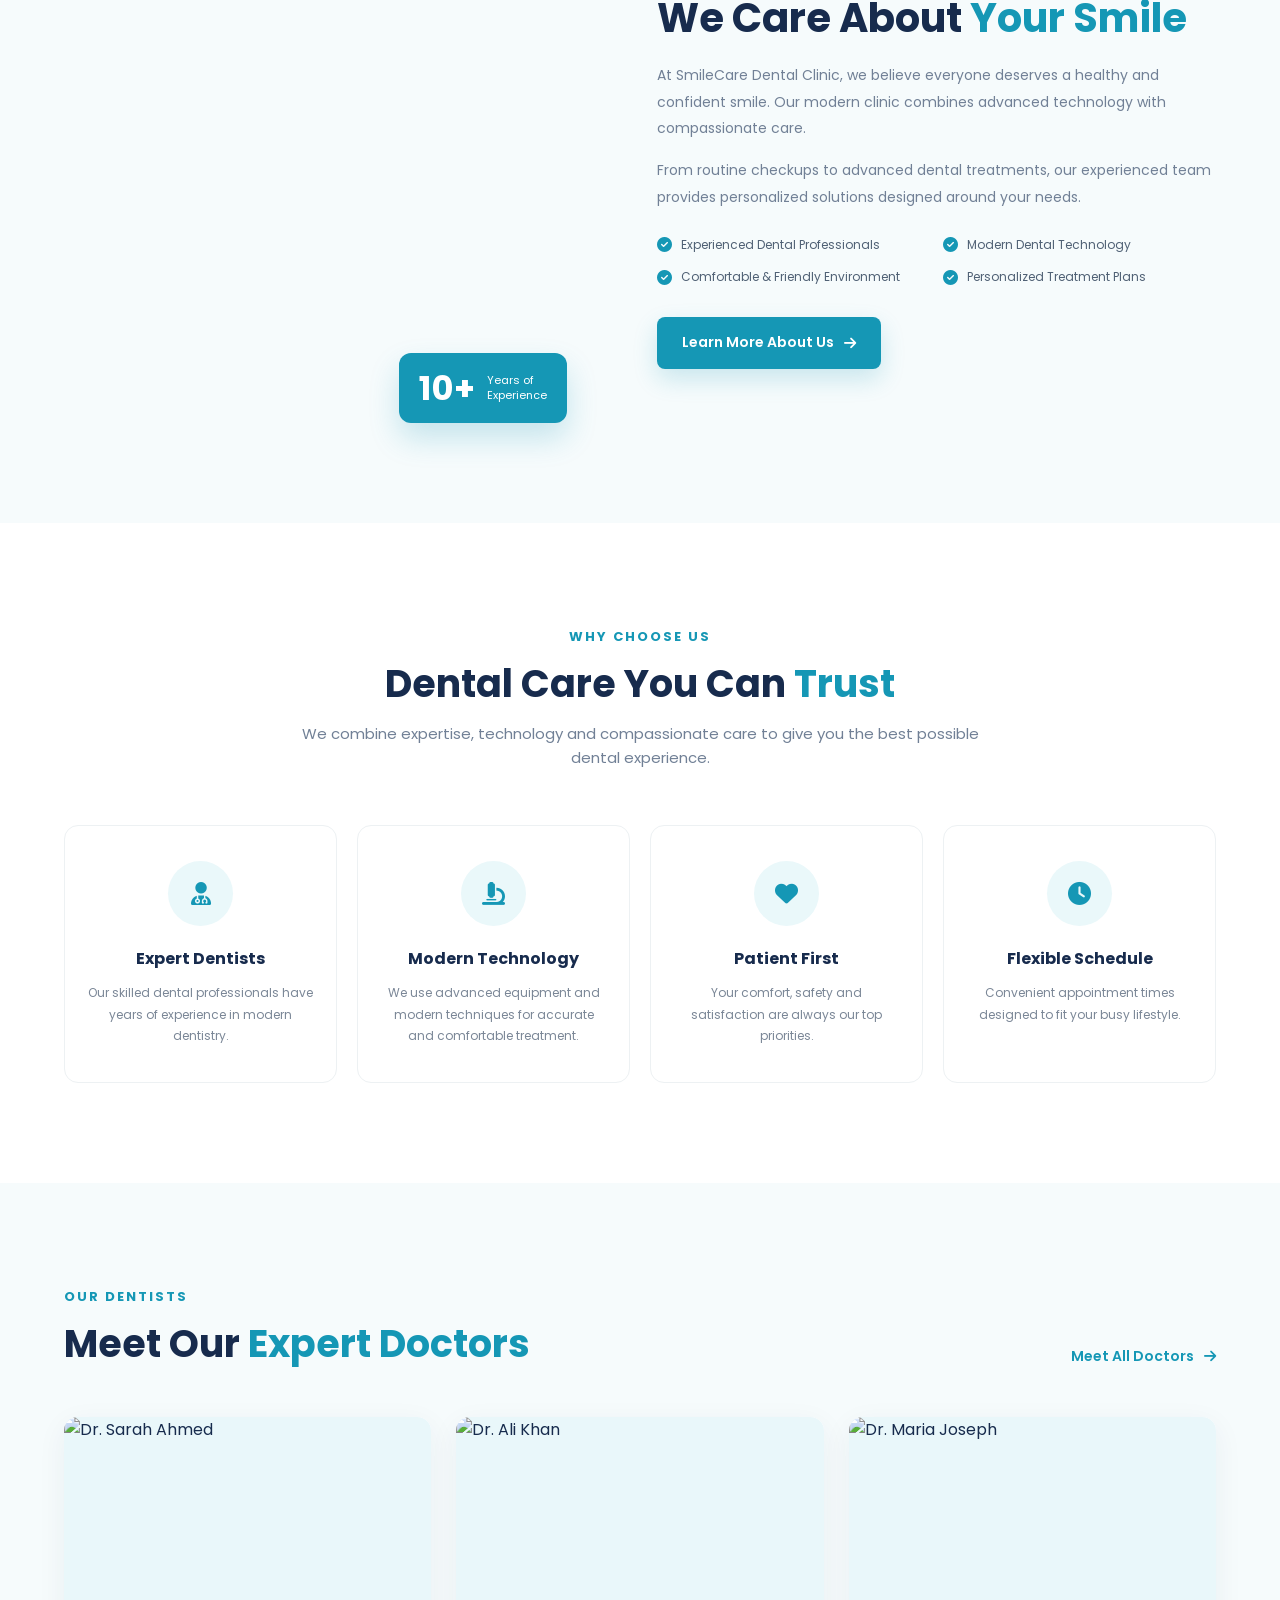
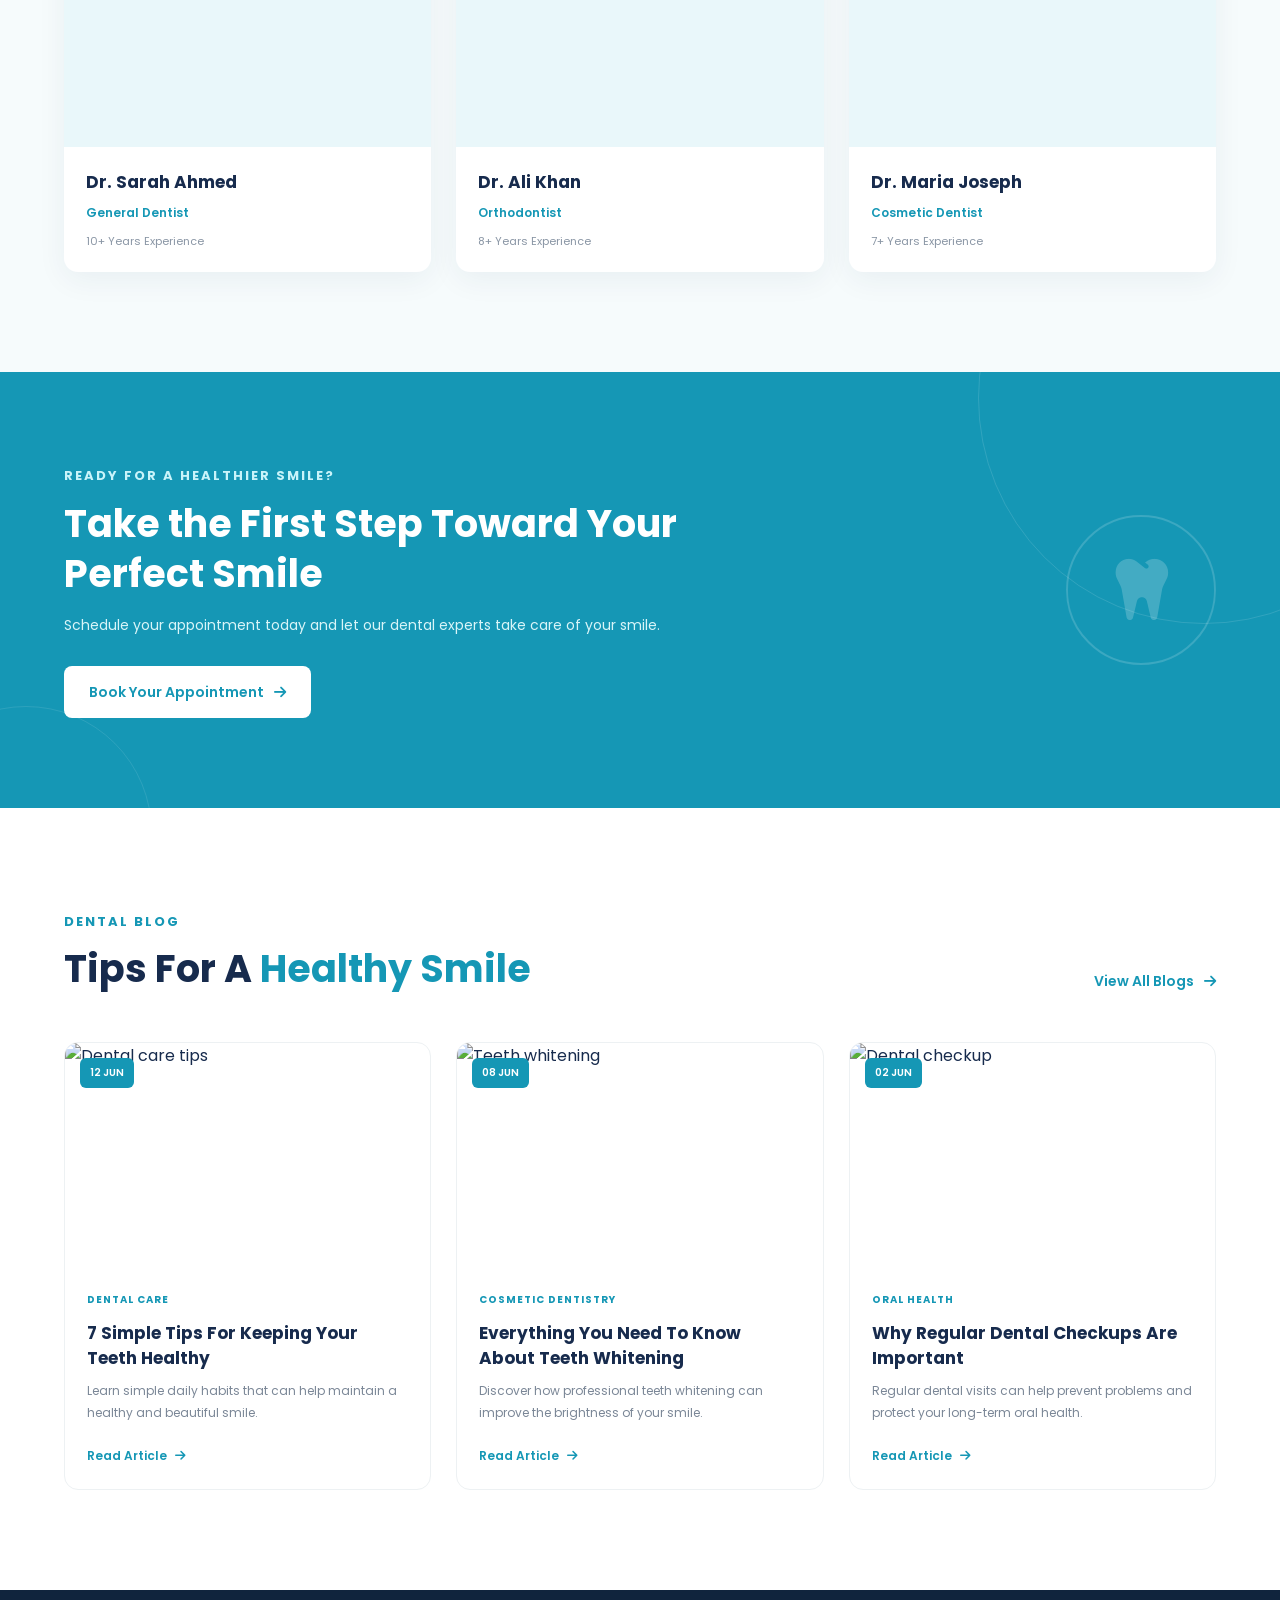
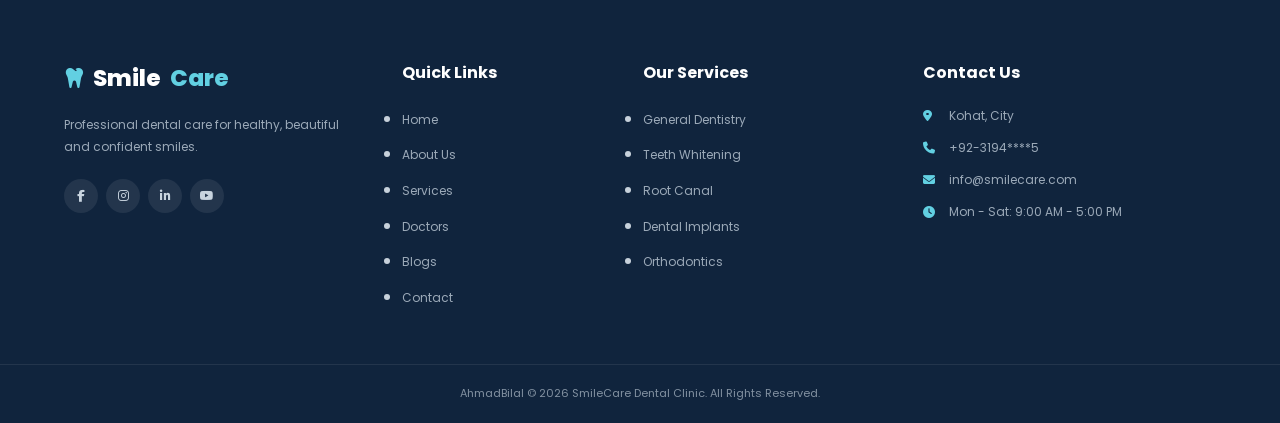
==== commit 2010eabc: "My first dental website" ====
--- a/index.html
+++ b/index.html
@@ -985,12 +985,12 @@
 
                     <p>
                         <i class="fa-solid fa-location-dot"></i>
-                        123 Main Street, City
+                        Kohat, City
                     </p>
 
                     <p>
                         <i class="fa-solid fa-phone"></i>
-                        +92 300 1234567
+                        +92-3194****5
                     </p>
 
                     <p>
@@ -1000,7 +1000,7 @@
 
                     <p>
                         <i class="fa-solid fa-clock"></i>
-                        Mon - Sat: 9:00 AM - 8:00 PM
+                        Mon - Sat: 9:00 AM - 5:00 PM
                     </p>
 
                 </div>
@@ -1016,7 +1016,7 @@
             <div class="container">
 
                 <p>
-                    © 2026 SmileCare Dental Clinic.
+                   AhmadBilal © 2026 SmileCare Dental Clinic.
                     All Rights Reserved.
                 </p>
 
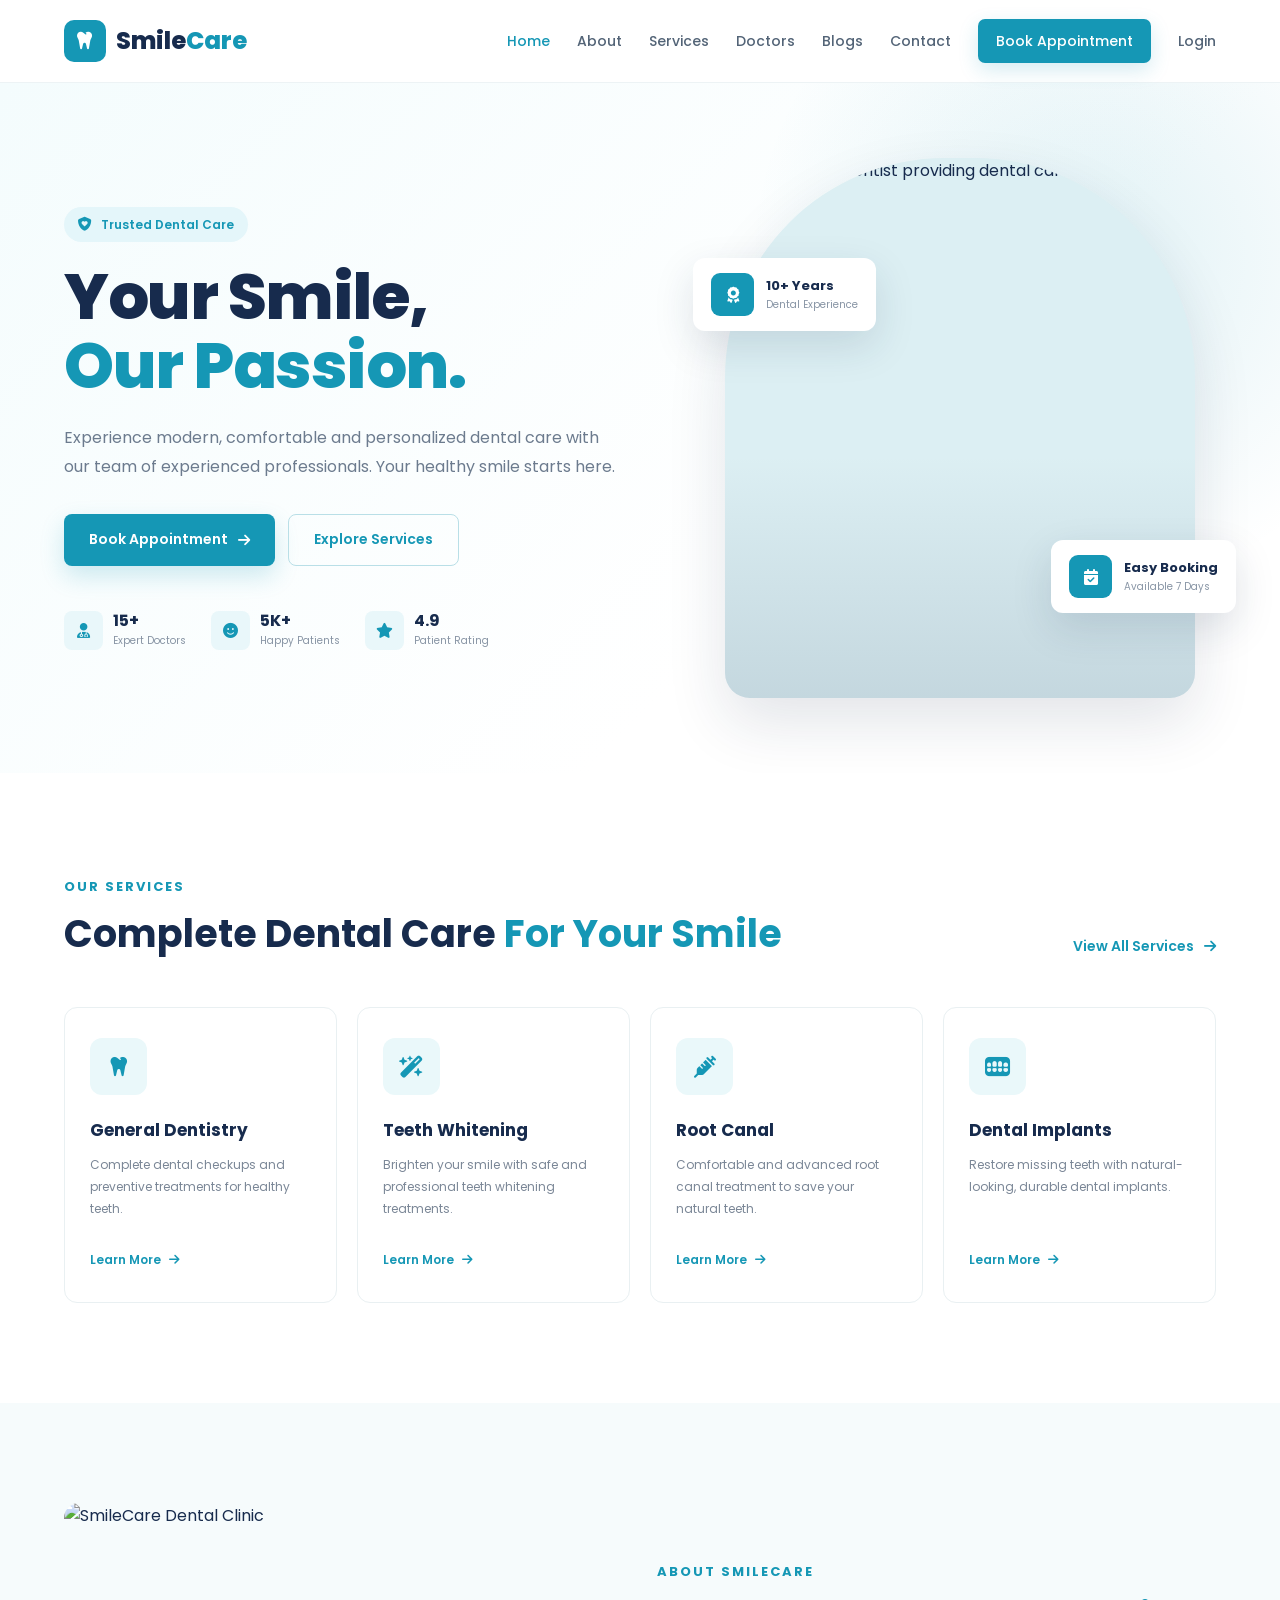
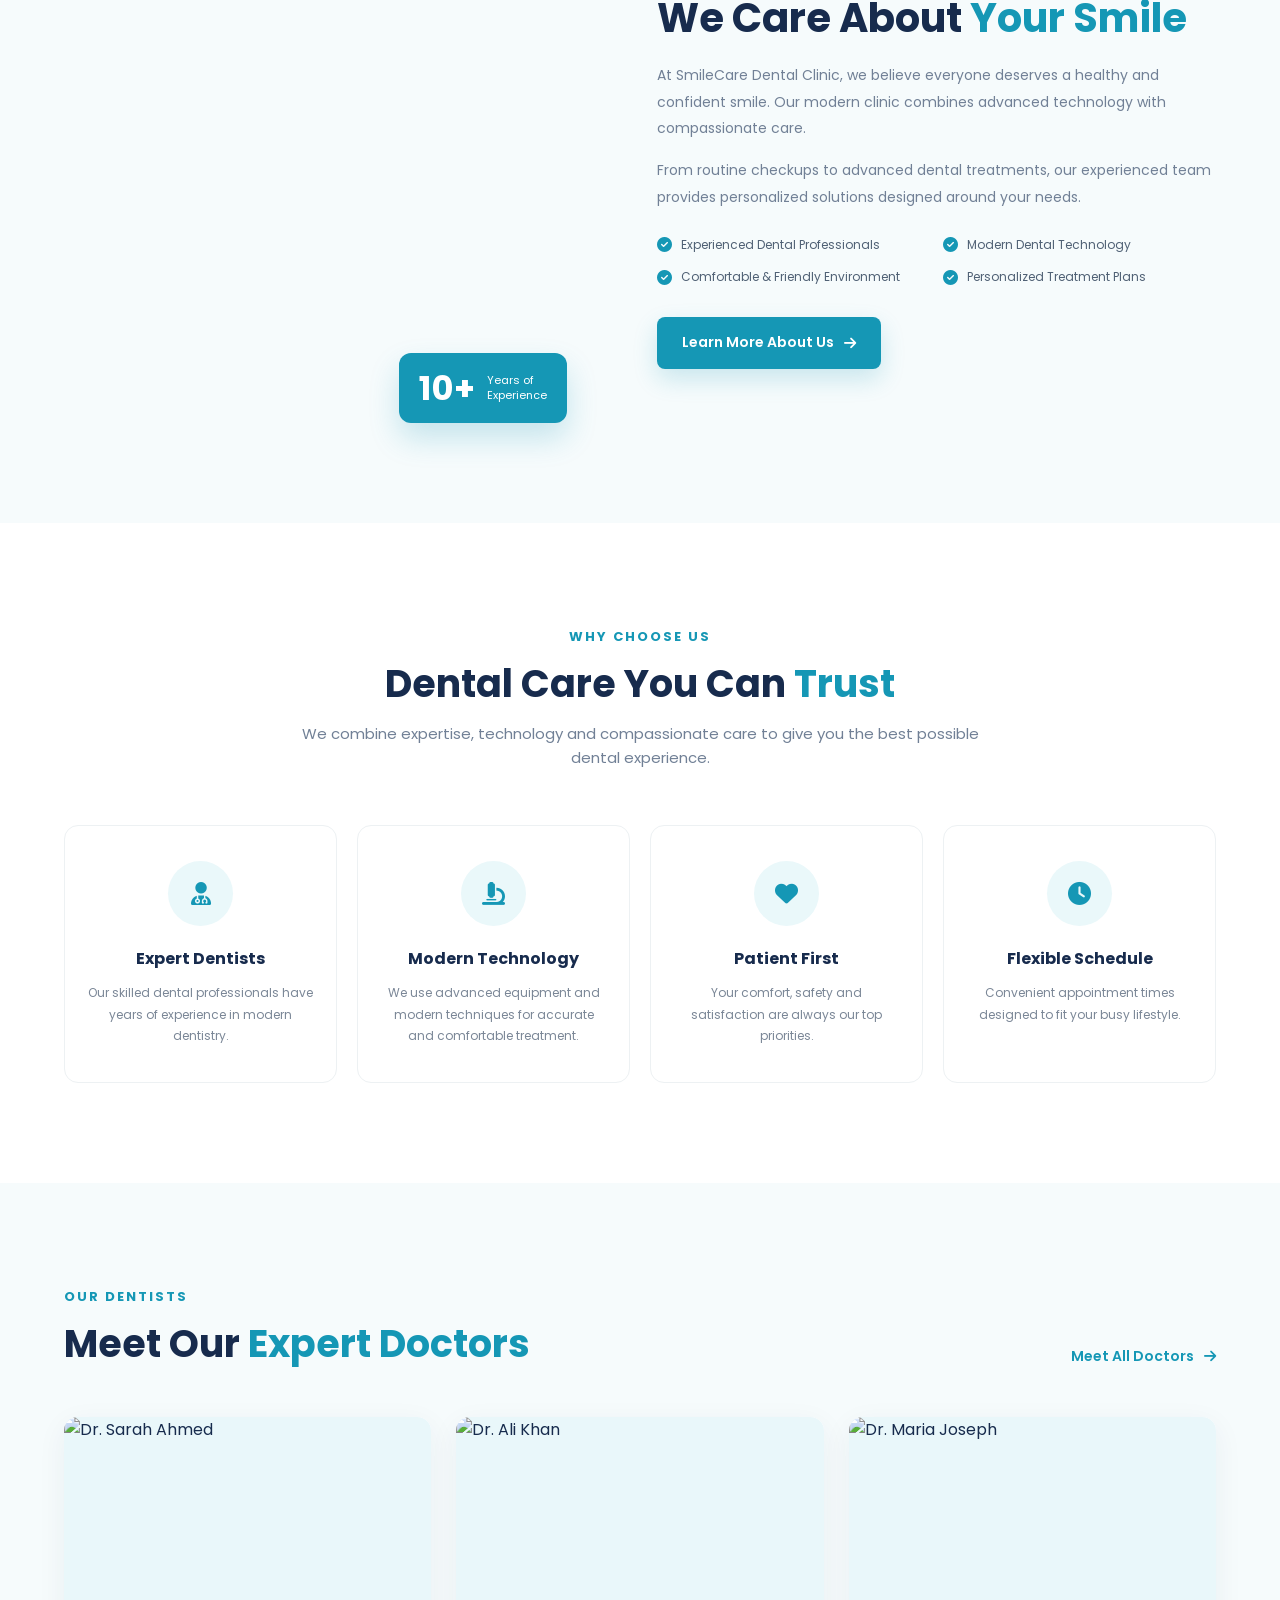
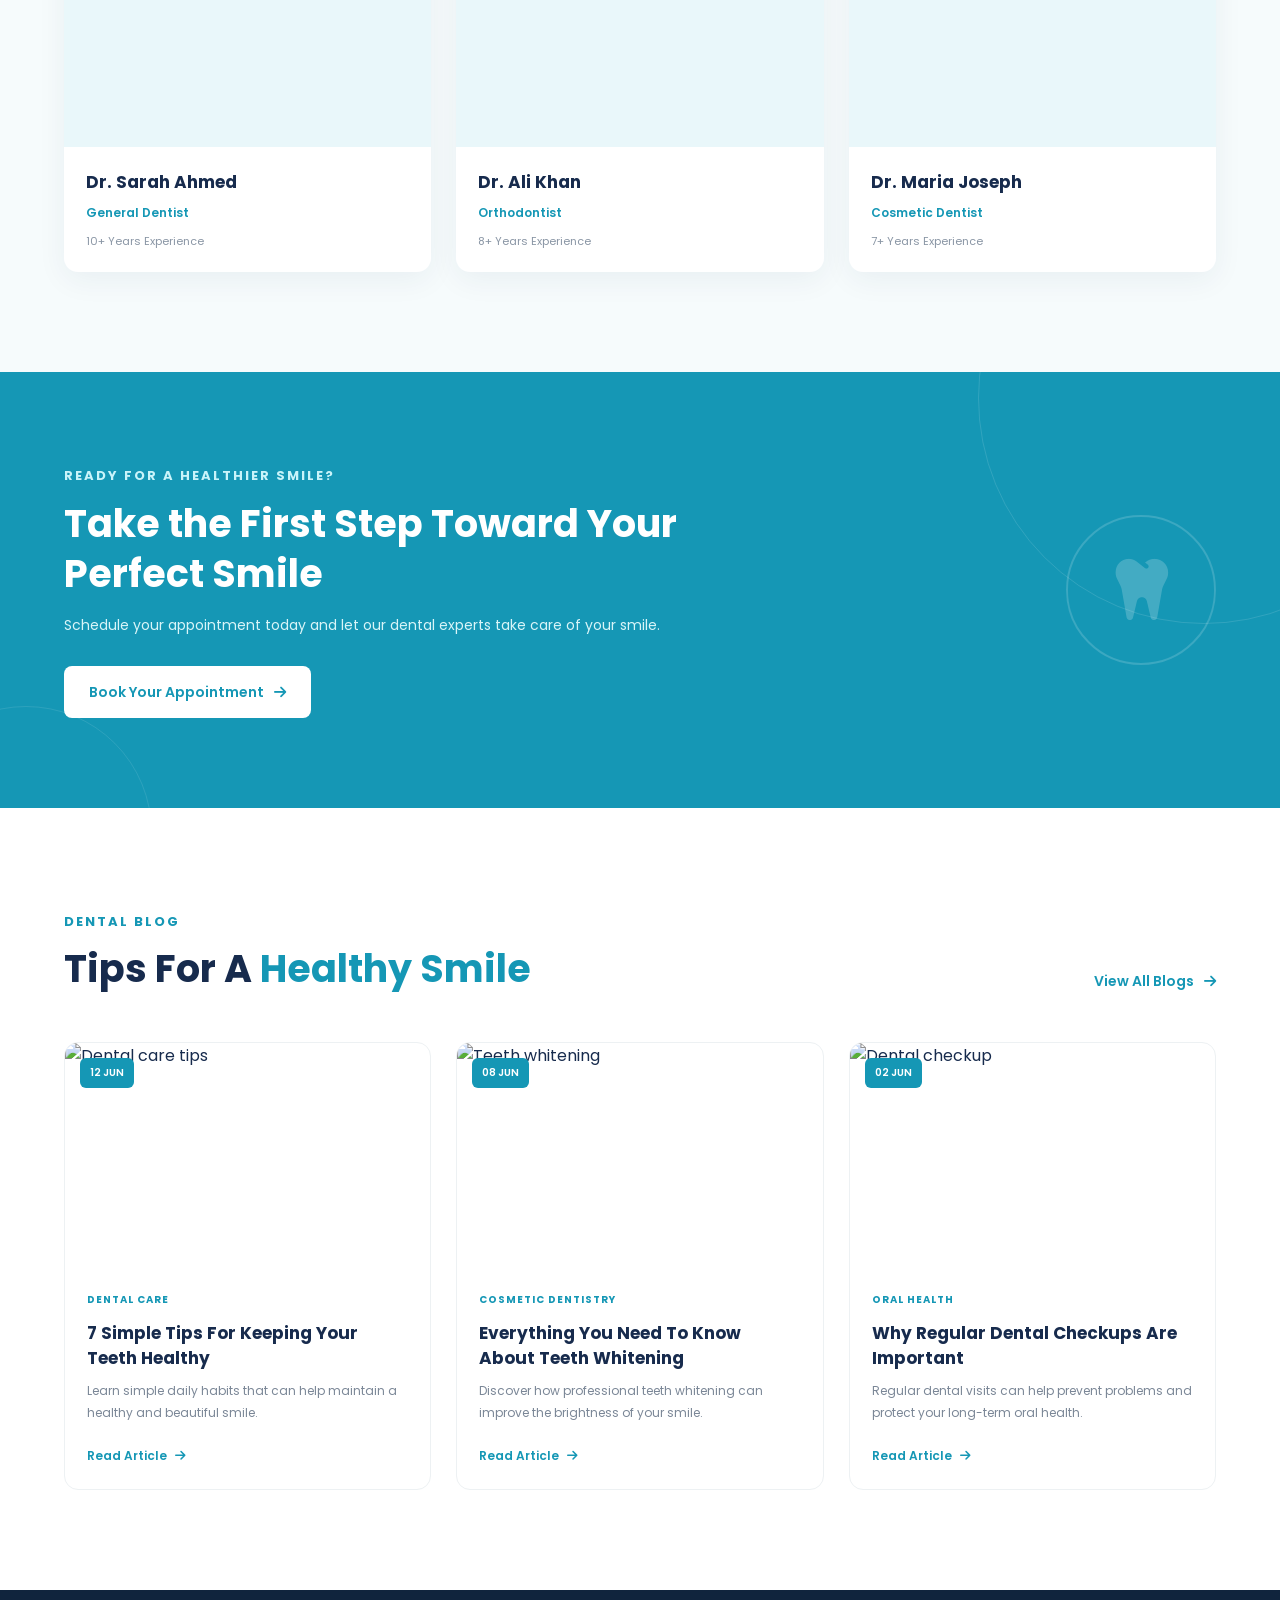
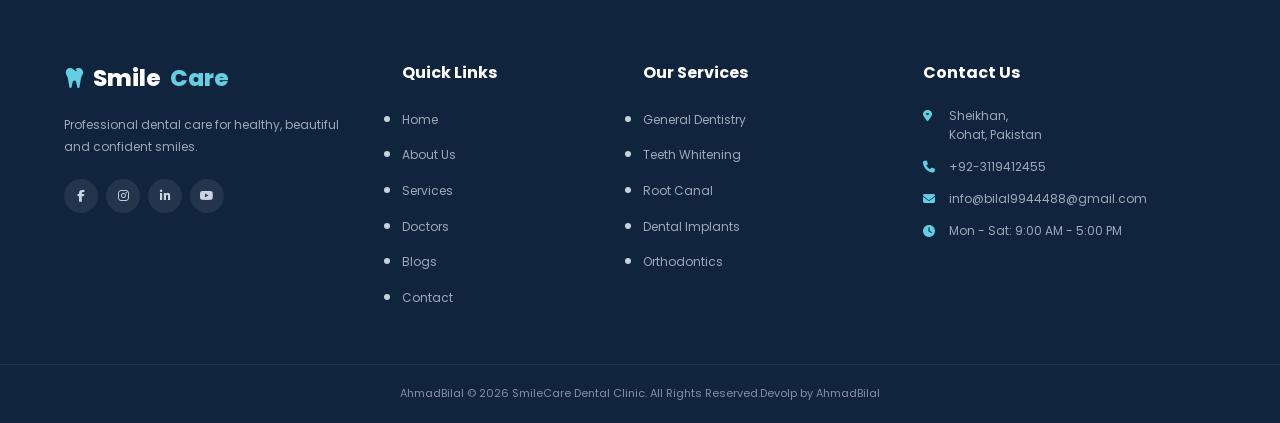
==== commit 74c3ee45: "footer and links UI changed" ====
--- a/index.html
+++ b/index.html
@@ -52,6 +52,7 @@
                 <a href="contact.html" class="nav-btn">
                     Book Appointment
                 </a>
+                <a href="login.html">Login</a>
 
             </nav>
 
@@ -887,11 +888,11 @@
 
                 <div class="social-links">
 
-                    <a href="#">
+                    <a href="https://www.facebook.com/bilalkhan.671278">
                         <i class="fa-brands fa-facebook-f"></i>
                     </a>
 
-                    <a href="#">
+                    <a href="https://www.instagram.com/aesthetic11109?stkn=MWE2bXgydjdvMmVmZQ==">
                         <i class="fa-brands fa-instagram"></i>
                     </a>
 
@@ -985,17 +986,19 @@
 
                     <p>
                         <i class="fa-solid fa-location-dot"></i>
-                        Kohat, City
+                     <span>  Sheikhan,<br>
+                         Kohat, Pakistan
+                        </span>
                     </p>
 
                     <p>
                         <i class="fa-solid fa-phone"></i>
-                        +92-3194****5
+                       <span>+92-3119412455</span> 
                     </p>
 
                     <p>
                         <i class="fa-solid fa-envelope"></i>
-                        info@smilecare.com
+                     <span>info@bilal9944488@gmail.com</span>   
                     </p>
 
                     <p>
@@ -1017,7 +1020,7 @@
 
                 <p>
                    AhmadBilal © 2026 SmileCare Dental Clinic.
-                    All Rights Reserved.
+                    All Rights Reserved.Devolp by AhmadBilal
                 </p>
 
             </div>
--- a/css/index.css
+++ b/css/index.css
@@ -1,13 +1,3 @@
-/* =========================================================
-   SMILECARE DENTAL CLINIC
-   INDEX PAGE CSS
-========================================================= */
-
-
-/* =========================================================
-   01. RESET & GLOBAL
-========================================================= */
-
 * {
     margin: 0;
     padding: 0;
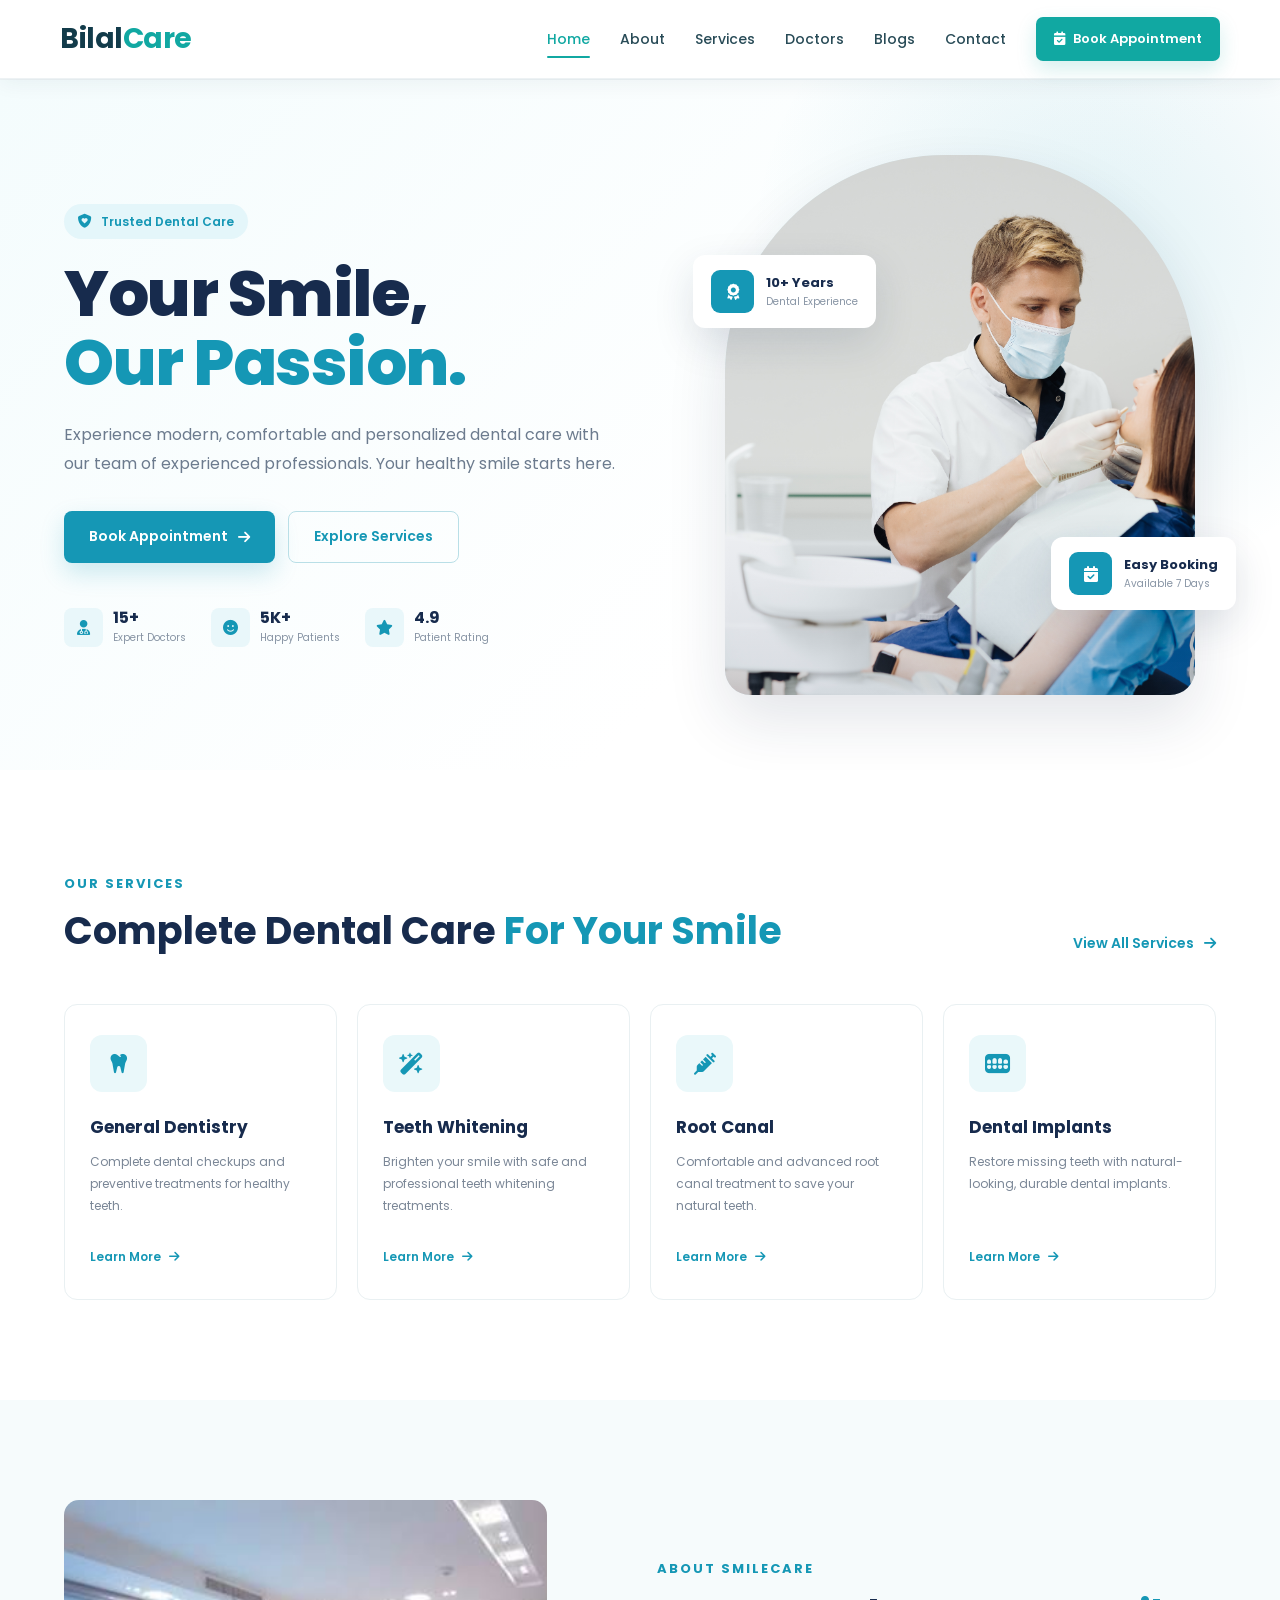
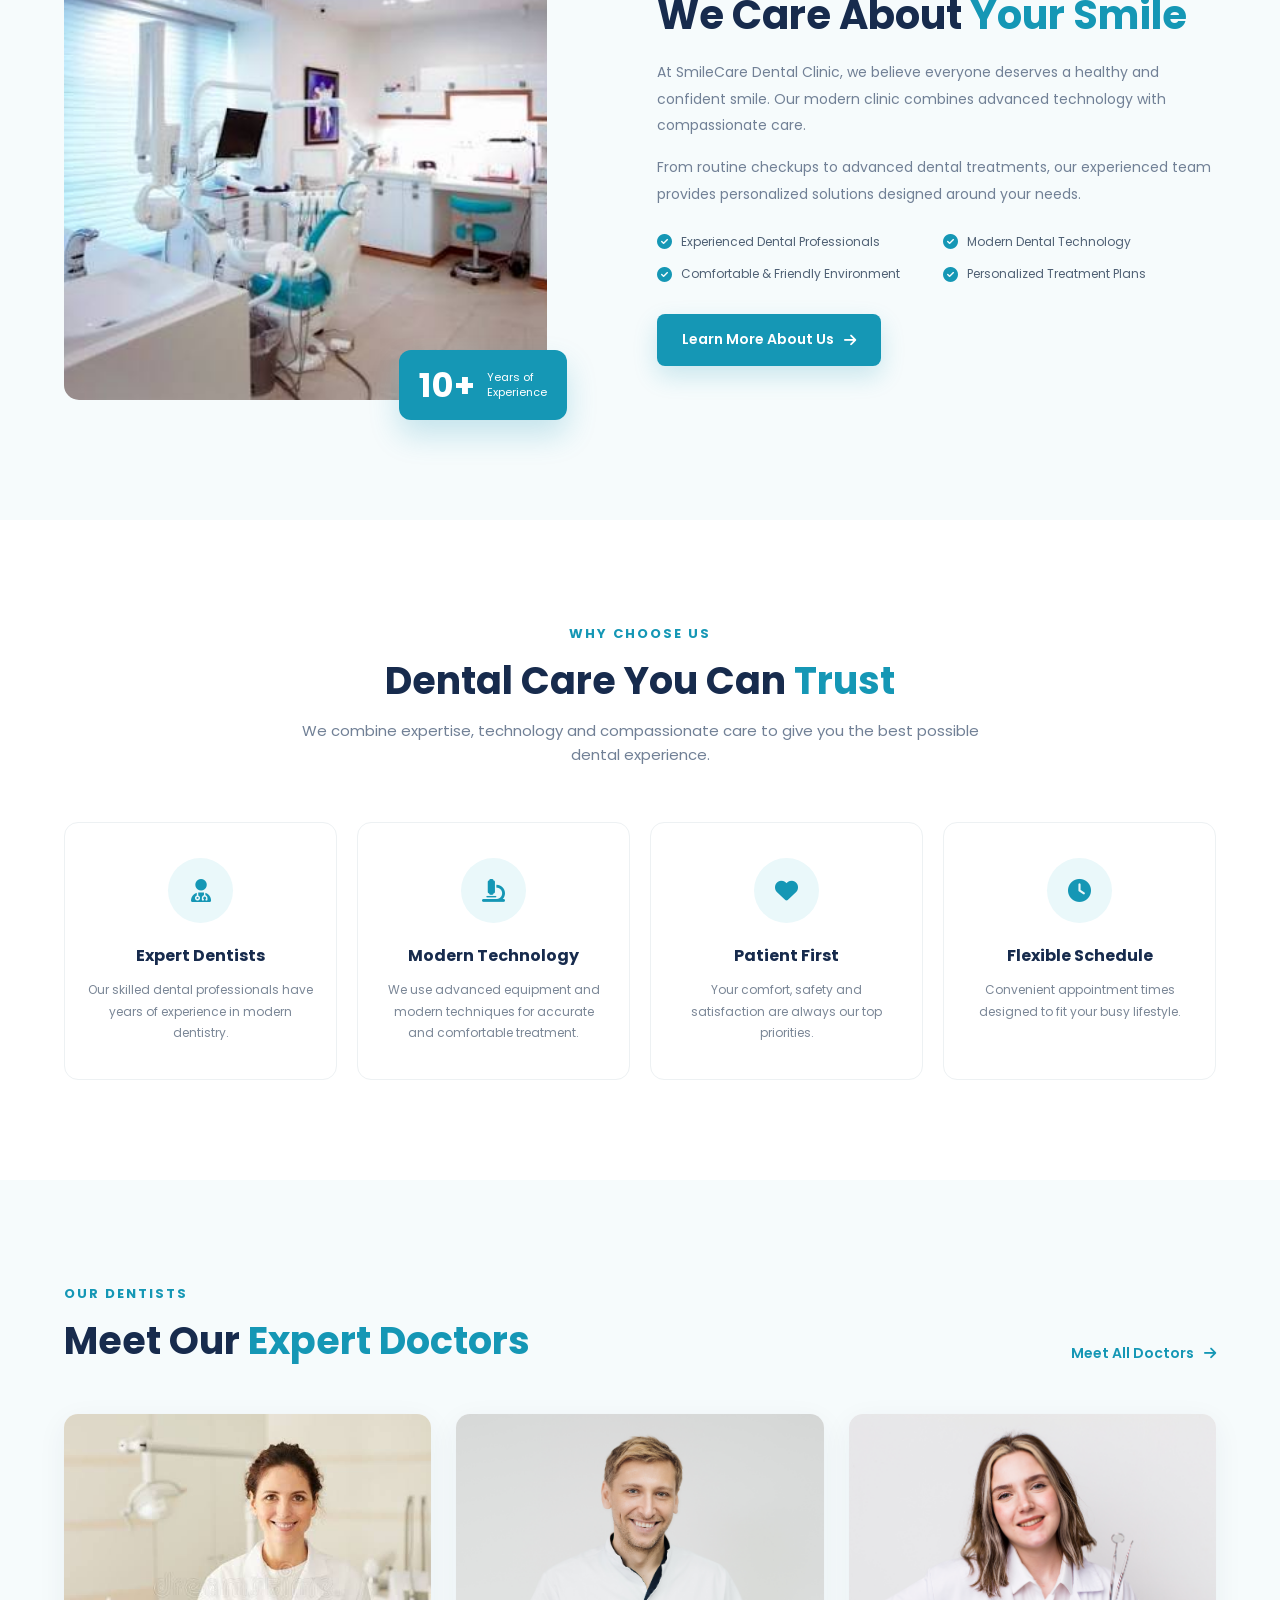
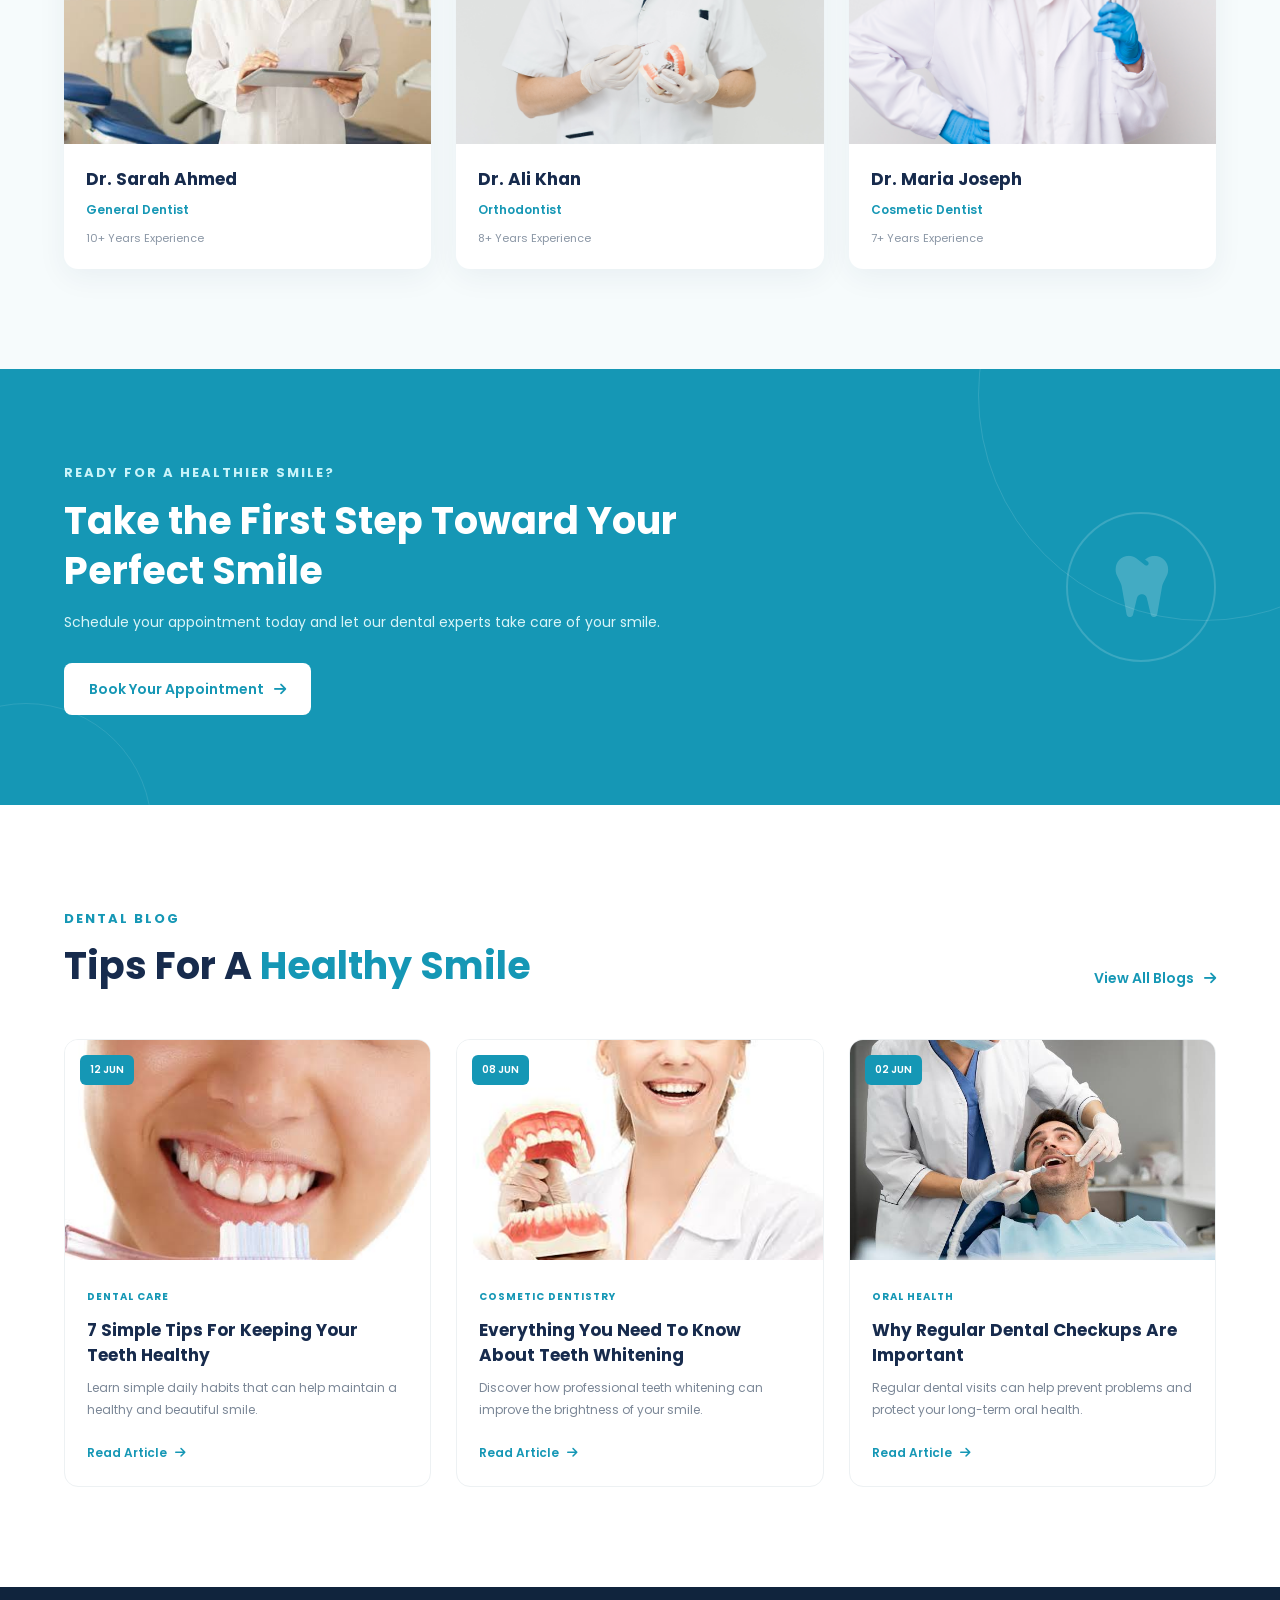
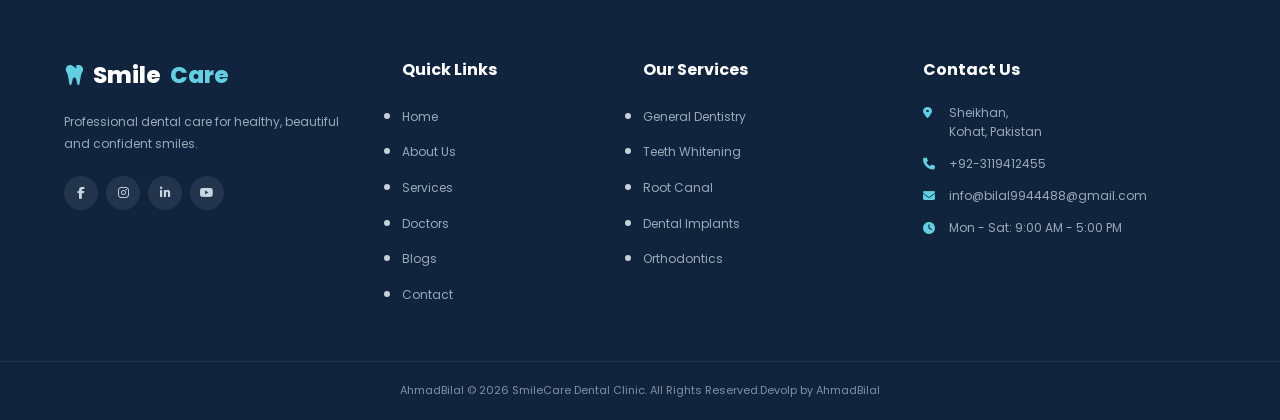
==== commit cbd748f2: "new changes my project" ====
--- a/index.html
+++ b/index.html
@@ -16,6 +16,7 @@
           href="https://cdnjs.cloudflare.com/ajax/libs/font-awesome/6.5.2/css/all.min.css">
 
     <!-- Main CSS -->
+     <link rel="stylesheet" href="css/navbar.css">
     <link rel="stylesheet" href="css/index.css">
 </head>
 
@@ -26,42 +27,8 @@
     ========================== -->
     <header class="header">
 
-        <div class="container navbar">
-
-            <!-- Logo -->
-            <a href="index.html" class="logo">
-                <i class="fa-solid fa-tooth"></i>
-                <span>Smile<span class="logo-highlight">Care</span></span>
-            </a>
-
-            <!-- Navigation -->
-            <nav class="nav-menu">
-
-                <a href="index.html" class="active">Home</a>
-
-                <a href="about.html">About</a>
-
-                <a href="services.html">Services</a>
-
-                <a href="doctors.html">Doctors</a>
-
-                <a href="blogs.html">Blogs</a>
-
-                <a href="contact.html">Contact</a>
-
-                <a href="contact.html" class="nav-btn">
-                    Book Appointment
-                </a>
-                <a href="login.html">Login</a>
-
-            </nav>
-
-            <!-- Mobile Menu Button -->
-            <button class="menu-btn" aria-label="Open Menu">
-                <i class="fa-solid fa-bars"></i>
-            </button>
-
-        </div>
+       
+    <div id="navbar"></div>
 
     </header>
 
@@ -147,7 +114,7 @@
 
                     <div class="hero-image-wrapper">
 
-                        <img src="images/dental.jpg"
+                        <img src="./images/home.img/hero-dentist.jpg"
                              alt="Professional Dentist providing dental care">
 
                     </div>
@@ -325,8 +292,8 @@
 
                     <div class="about-image-main">
 
-                        <img src="images/dental.jpg"
-                             alt="SmileCare Dental Clinic">
+                        <img src="./images/home.img/clinic-interior.jpg"
+                             alt="Modern Dental Clinic Interior">
 
                     </div>
 
@@ -546,7 +513,7 @@
 
                         <div class="doctor-image">
 
-                            <img src="images/doctor1.jpg"
+                            <img src="./images/home.img/dr-sara.jpg"
                                  alt="Dr. Sarah Ahmed">
 
                             <div class="doctor-social">
@@ -587,7 +554,7 @@
 
                         <div class="doctor-image">
 
-                            <img src="images/doctor2.jpg"
+                            <img src="./images/img2.jpg"
                                  alt="Dr. Ali Khan">
 
                             <div class="doctor-social">
@@ -628,7 +595,7 @@
 
                         <div class="doctor-image">
 
-                            <img src="images/doctor3.jpg"
+                            <img src="./images/img3.jpg"
                                  alt="Dr. Maria Joseph">
 
                             <div class="doctor-social">
@@ -746,7 +713,7 @@
 
                         <div class="blog-image">
 
-                            <img src="images/dental.jpg"
+                            <img src="./images/home.img/smile.tooth.jpeg"
                                  alt="Dental care tips">
 
                             <span class="blog-date">
@@ -785,7 +752,7 @@
 
                         <div class="blog-image">
 
-                            <img src="images/dental.jpg"
+                            <img src="./images/home.img/teeth.whiting.jpeg"
                                  alt="Teeth whitening">
 
                             <span class="blog-date">
@@ -824,7 +791,7 @@
 
                         <div class="blog-image">
 
-                            <img src="images/dental.jpg"
+                            <img src="./images/home.img/dental-chekup.jpeg"
                                  alt="Dental checkup">
 
                             <span class="blog-date">
@@ -1028,7 +995,7 @@
         </div>
 
     </footer>
-
+ <script src="js/navbar.js"></script>
 
 </body>
 </html>
--- a/css/navbar.css
+++ b/css/navbar.css
@@ -0,0 +1,490 @@
+/* =========================================
+   SMILECARE - REUSABLE NAVBAR
+========================================= */
+
+.site-header {
+    width: 100%;
+    background: #ffffff;
+
+    position: sticky;
+    top: 0;
+    left: 0;
+
+    z-index: 9999;
+
+    border-bottom: 1px solid #edf2f4;
+
+    box-shadow:
+        0 4px 20px rgba(18, 59, 74, 0.06);
+}
+
+
+/* =========================================
+   CONTAINER
+========================================= */
+
+.navbar-container {
+    width: 100%;
+    max-width: 1200px;
+
+    min-height: 78px;
+
+    margin: 0 auto;
+    padding: 0 20px;
+
+    display: flex;
+    align-items: center;
+    justify-content: space-between;
+}
+
+
+/* =========================================
+   LOGO
+========================================= */
+
+.navbar-logo {
+    display: inline-block;
+
+    color: #123b4a;
+
+    font-size: 28px;
+    font-weight: 700;
+
+    text-decoration: none;
+
+    letter-spacing: -0.5px;
+
+    white-space: nowrap;
+
+    transition: 0.3s ease;
+}
+
+.navbar-logo span {
+    color: #11a8a2;
+}
+
+.navbar-logo:hover {
+    opacity: 0.85;
+}
+
+
+/* =========================================
+   DESKTOP MENU
+========================================= */
+
+.navbar-menu {
+    display: flex;
+    align-items: center;
+
+    gap: 30px;
+}
+
+
+/* =========================================
+   MENU LINKS
+========================================= */
+
+.navbar-menu a {
+    position: relative;
+
+    color: #284b57;
+
+    font-size: 14px;
+    font-weight: 500;
+
+    text-decoration: none;
+
+    transition:
+        color 0.3s ease,
+        background 0.3s ease,
+        transform 0.3s ease;
+}
+
+
+/* Underline */
+
+.navbar-menu a:not(.navbar-btn)::after {
+    content: "";
+
+    position: absolute;
+
+    left: 0;
+    bottom: -8px;
+
+    width: 0;
+    height: 2px;
+
+    background: #11a8a2;
+
+    border-radius: 10px;
+
+    transition: width 0.3s ease;
+}
+
+
+/* Hover */
+
+.navbar-menu a:not(.navbar-btn):hover {
+    color: #11a8a2;
+}
+
+.navbar-menu a:not(.navbar-btn):hover::after {
+    width: 100%;
+}
+
+
+/* =========================================
+   ACTIVE PAGE
+========================================= */
+
+.navbar-menu a.active {
+    color: #11a8a2;
+}
+
+.navbar-menu a.active::after {
+    width: 100%;
+}
+
+
+/* =========================================
+   APPOINTMENT BUTTON
+========================================= */
+
+.navbar-btn {
+    display: inline-flex;
+
+    align-items: center;
+    justify-content: center;
+
+    gap: 8px;
+
+    padding: 12px 18px;
+
+    color: #ffffff !important;
+
+    background: #11a8a2;
+
+    border-radius: 7px;
+
+    font-size: 13px !important;
+    font-weight: 600 !important;
+
+    text-decoration: none;
+
+    box-shadow:
+        0 8px 20px rgba(17, 168, 162, 0.18);
+
+    transition:
+        background 0.3s ease,
+        transform 0.3s ease,
+        box-shadow 0.3s ease;
+}
+
+.navbar-btn:hover {
+    color: #ffffff !important;
+
+    background: #0d8f8a;
+
+    transform: translateY(-2px);
+
+    box-shadow:
+        0 10px 25px rgba(17, 168, 162, 0.25);
+}
+
+
+/* Remove underline */
+
+.navbar-btn::after {
+    display: none !important;
+}
+
+
+/* =========================================
+   HAMBURGER
+========================================= */
+
+.navbar-toggle {
+    width: 44px;
+    height: 44px;
+
+    display: none;
+
+    align-items: center;
+    justify-content: center;
+
+    flex-direction: column;
+
+    gap: 5px;
+
+    padding: 0;
+
+    background: #f2fafa;
+
+    border: 1px solid #dceeee;
+
+    border-radius: 8px;
+
+    cursor: pointer;
+
+    transition:
+        background 0.3s ease,
+        border 0.3s ease;
+}
+
+.navbar-toggle:hover {
+    background: #e8f7f6;
+}
+
+
+/* Hamburger Lines */
+
+.navbar-toggle span {
+    width: 21px;
+    height: 2px;
+
+    background: #123b4a;
+
+    border-radius: 10px;
+
+    transition:
+        transform 0.3s ease,
+        opacity 0.3s ease;
+}
+
+
+/* =========================================
+   HAMBURGER → X
+========================================= */
+
+.navbar-toggle.active span:nth-child(1) {
+    transform:
+        translateY(7px)
+        rotate(45deg);
+}
+
+.navbar-toggle.active span:nth-child(2) {
+    opacity: 0;
+}
+
+.navbar-toggle.active span:nth-child(3) {
+    transform:
+        translateY(-7px)
+        rotate(-45deg);
+}
+
+
+/* =========================================
+   TABLET
+========================================= */
+
+@media (max-width: 1000px) {
+
+    .navbar-menu {
+        gap: 20px;
+    }
+
+    .navbar-menu a {
+        font-size: 13px;
+    }
+
+    .navbar-btn {
+        padding: 11px 14px;
+    }
+}
+
+
+/* =========================================
+   MOBILE
+========================================= */
+
+@media (max-width: 768px) {
+
+    .navbar-container {
+        min-height: 70px;
+
+        padding: 0 18px;
+    }
+
+
+    /* Logo */
+
+    .navbar-logo {
+        font-size: 25px;
+    }
+
+
+    /* Show hamburger */
+
+    .navbar-toggle {
+        display: flex;
+
+        position: relative;
+
+        z-index: 10001;
+    }
+
+
+    /* Mobile Menu */
+
+    .navbar-menu {
+
+        position: absolute;
+
+        top: 70px;
+        left: 0;
+
+        width: 100%;
+
+        display: flex;
+
+        flex-direction: column;
+
+        align-items: stretch;
+
+        gap: 0;
+
+        padding: 10px 18px 20px;
+
+        background: #ffffff;
+
+        border-top:
+            1px solid #edf2f4;
+
+        box-shadow:
+            0 15px 30px rgba(18, 59, 74, 0.10);
+
+        opacity: 0;
+
+        visibility: hidden;
+
+        pointer-events: none;
+
+        transform:
+            translateY(-10px);
+
+        transition:
+            opacity 0.3s ease,
+            visibility 0.3s ease,
+            transform 0.3s ease;
+    }
+
+
+    /* Open */
+
+    .navbar-menu.open {
+
+        opacity: 1;
+
+        visibility: visible;
+
+        pointer-events: auto;
+
+        transform:
+            translateY(0);
+    }
+
+
+    /* Mobile Links */
+
+    .navbar-menu a {
+
+        width: 100%;
+
+        padding: 14px 10px;
+
+        font-size: 15px;
+
+        border-bottom:
+            1px solid #edf2f4;
+    }
+
+
+    /* Remove Desktop Underline */
+
+    .navbar-menu a:not(.navbar-btn)::after {
+        display: none;
+    }
+
+
+    /* Hover */
+
+    .navbar-menu a:not(.navbar-btn):hover {
+
+        color: #11a8a2;
+
+        background: #f5fbfb;
+
+        padding-left: 15px;
+    }
+
+
+    /* Active */
+
+    .navbar-menu a.active {
+
+        color: #11a8a2;
+
+        background: #f5fbfb;
+
+        padding-left: 15px;
+    }
+
+
+    /* Appointment */
+
+    .navbar-menu .navbar-btn {
+
+        width: 100%;
+
+        margin-top: 15px;
+
+        padding: 14px;
+
+        justify-content: center;
+
+        border-radius: 7px;
+    }
+
+}
+
+
+/* =========================================
+   SMALL MOBILE
+========================================= */
+
+@media (max-width: 480px) {
+
+    .navbar-container {
+
+        min-height: 66px;
+
+        padding: 0 15px;
+    }
+
+
+    .navbar-logo {
+        font-size: 23px;
+    }
+
+
+    .navbar-toggle {
+
+        width: 42px;
+        height: 42px;
+    }
+
+
+    .navbar-menu {
+
+        top: 66px;
+
+        padding-left: 15px;
+        padding-right: 15px;
+    }
+
+
+    .navbar-menu a {
+        font-size: 14px;
+    }
+
+}
--- a/css/index.css
+++ b/css/index.css
@@ -4,9 +4,7 @@
     box-sizing: border-box;
 }
 
-html {
-    scroll-behavior: smooth;
-}
+
 
 body {
     font-family: "Poppins", sans-serif;
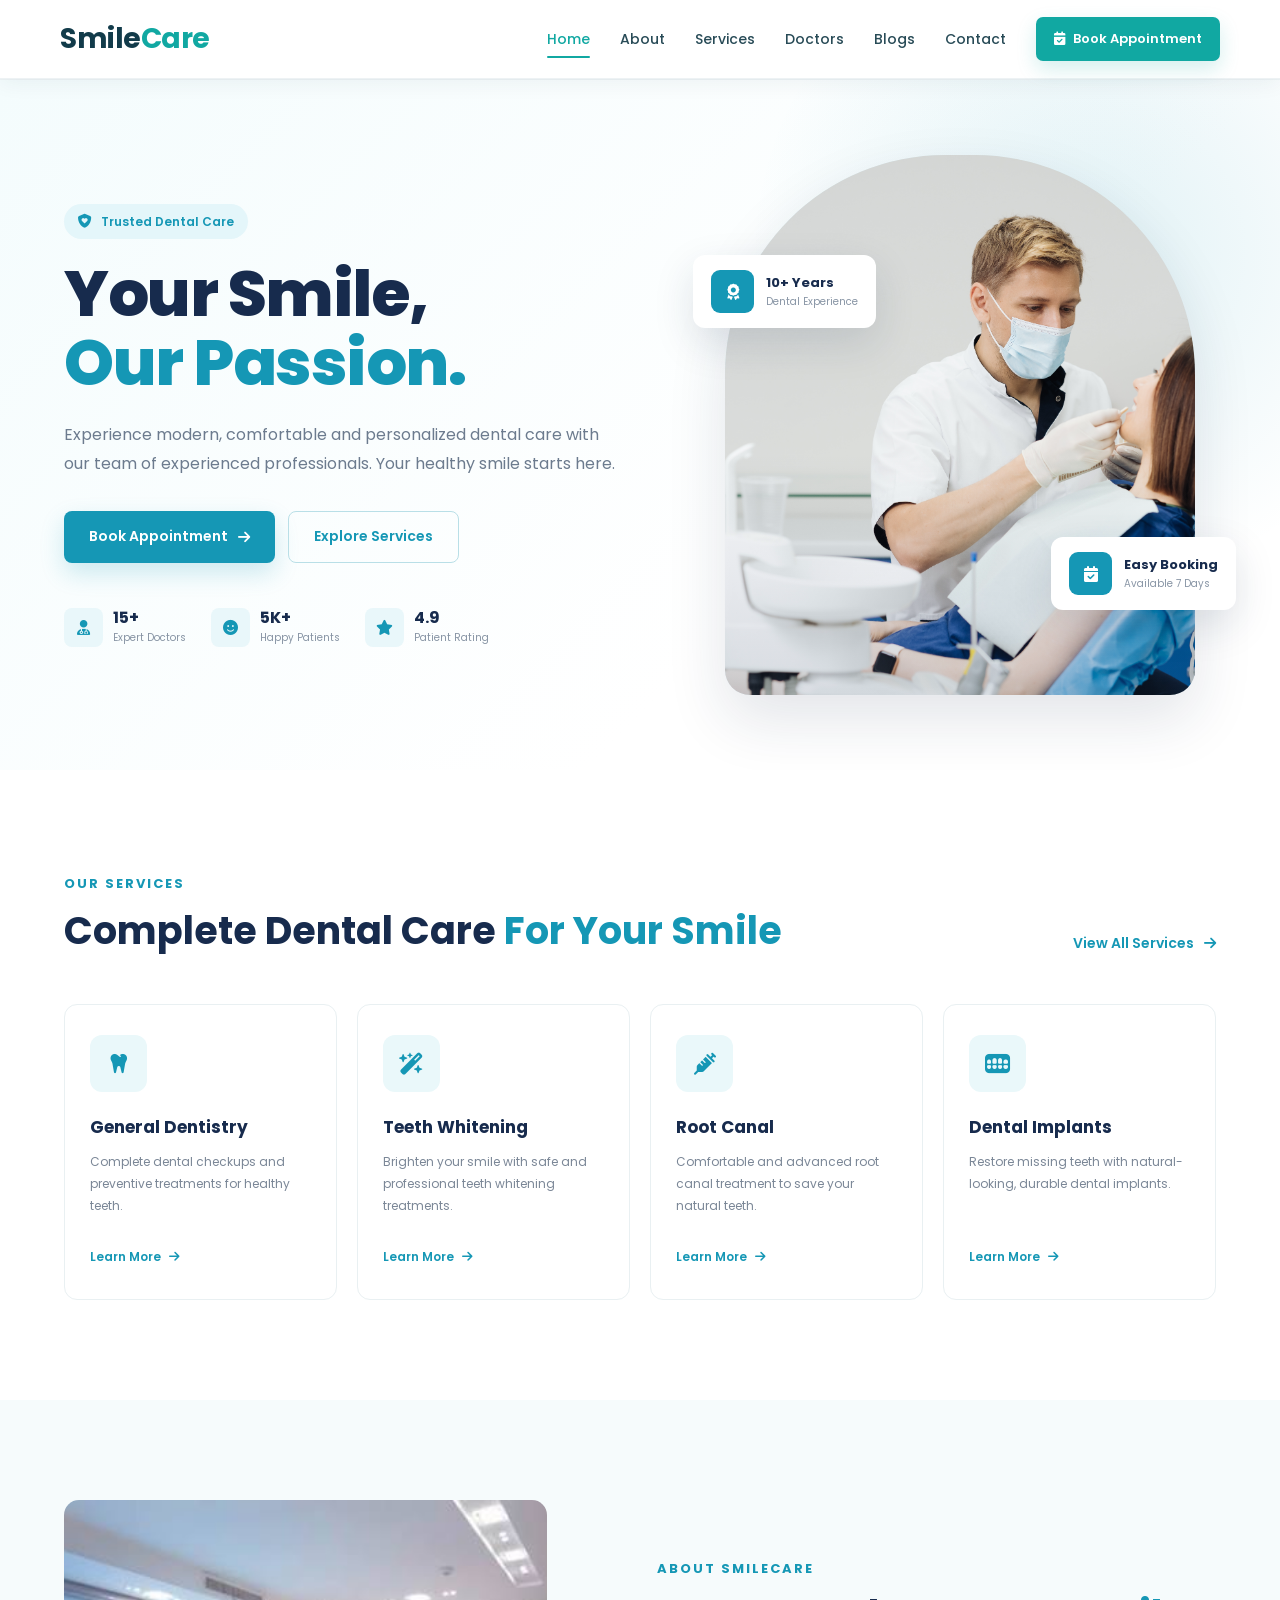
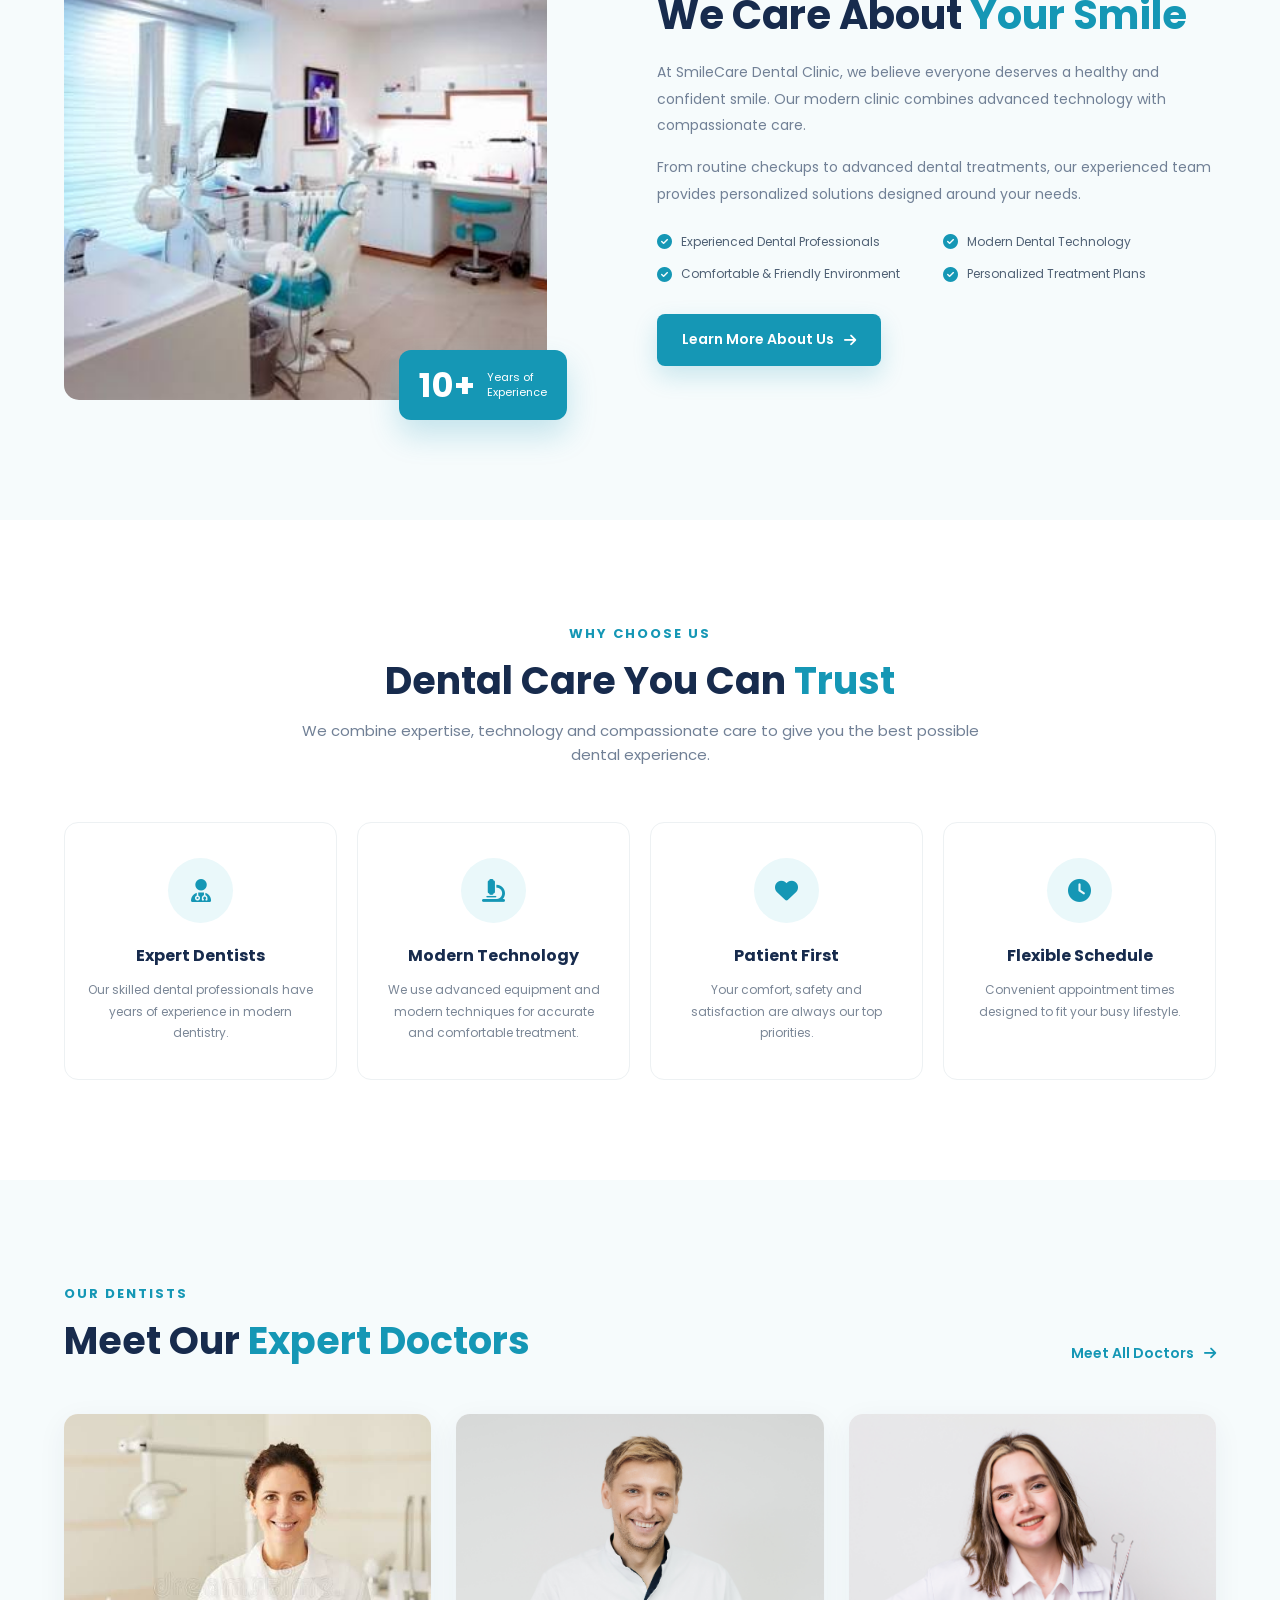
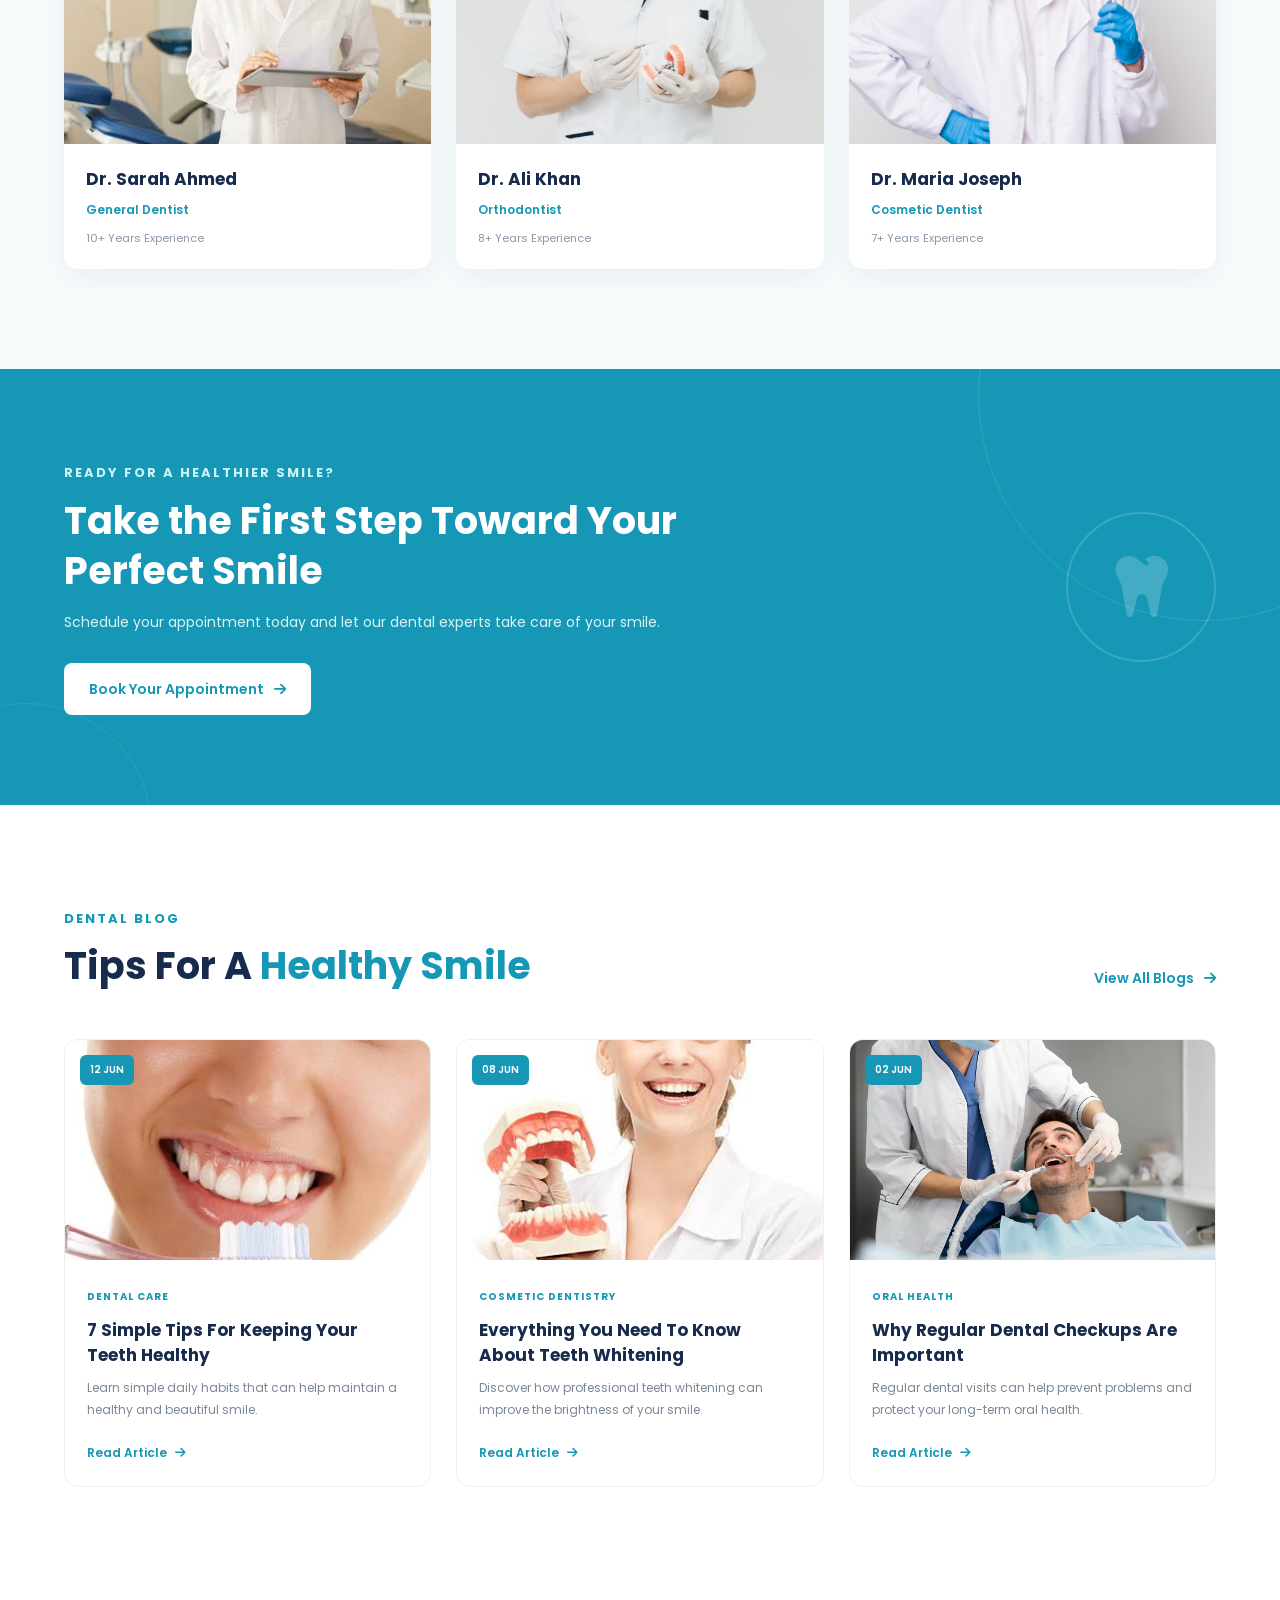
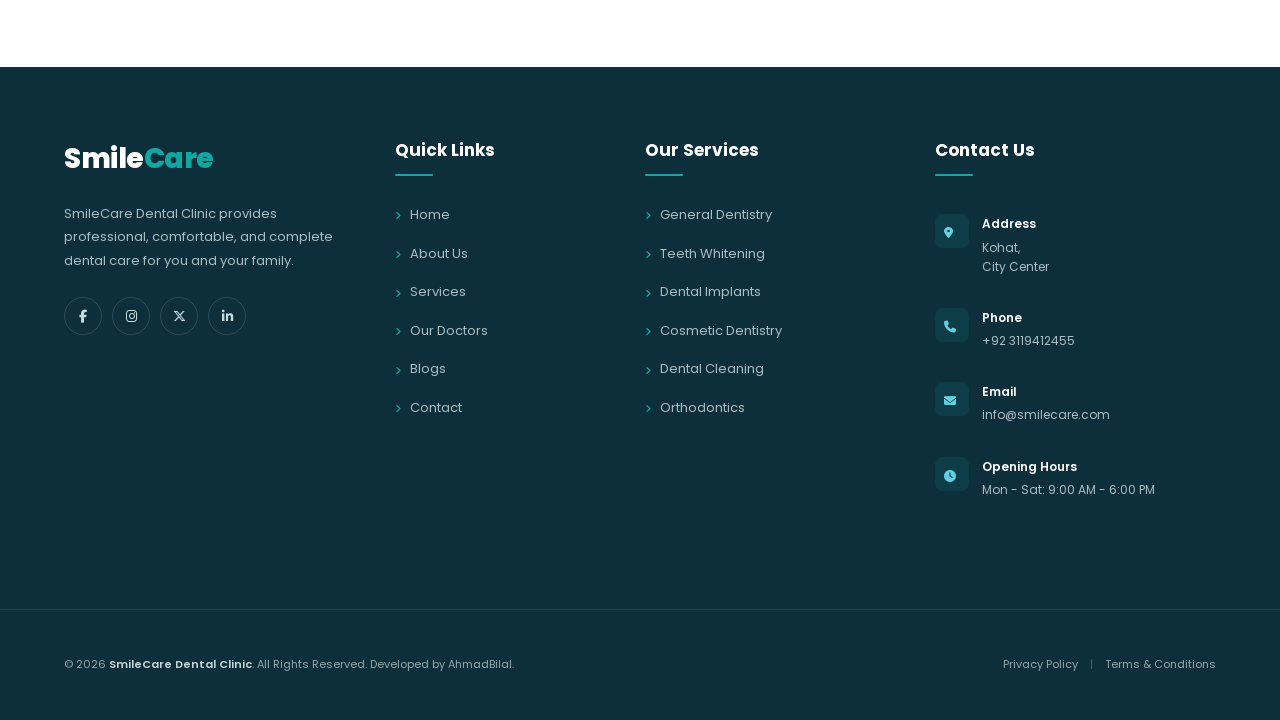
==== commit 95705741: "some changes in services page" ====
--- a/index.html
+++ b/index.html
@@ -18,6 +18,7 @@
     <!-- Main CSS -->
      <link rel="stylesheet" href="css/navbar.css">
     <link rel="stylesheet" href="css/index.css">
+    <link rel="stylesheet" href="css/footer.css">
 </head>
 
 <body>
@@ -836,165 +837,10 @@
     <!-- =========================
          FOOTER
     ========================== -->
-    <footer class="footer">
-
-        <div class="container footer-container">
-
-            <!-- Footer About -->
-            <div class="footer-box footer-about">
-
-                <a href="index.html" class="footer-logo">
-                    <i class="fa-solid fa-tooth"></i>
-                    Smile<span>Care</span>
-                </a>
-
-                <p>
-                    Professional dental care for healthy,
-                    beautiful and confident smiles.
-                </p>
-
-                <div class="social-links">
-
-                    <a href="https://www.facebook.com/bilalkhan.671278">
-                        <i class="fa-brands fa-facebook-f"></i>
-                    </a>
-
-                    <a href="https://www.instagram.com/aesthetic11109?stkn=MWE2bXgydjdvMmVmZQ==">
-                        <i class="fa-brands fa-instagram"></i>
-                    </a>
-
-                    <a href="#">
-                        <i class="fa-brands fa-linkedin-in"></i>
-                    </a>
-
-                    <a href="#">
-                        <i class="fa-brands fa-youtube"></i>
-                    </a>
-
-                </div>
-
-            </div>
-
-
-            <!-- Quick Links -->
-            <div class="footer-box">
-
-                <h3>Quick Links</h3>
-
-                <ul>
-
-                    <li>
-                        <a href="index.html">Home</a>
-                    </li>
-
-                    <li>
-                        <a href="about.html">About Us</a>
-                    </li>
-
-                    <li>
-                        <a href="services.html">Services</a>
-                    </li>
-
-                    <li>
-                        <a href="doctors.html">Doctors</a>
-                    </li>
-
-                    <li>
-                        <a href="blogs.html">Blogs</a>
-                    </li>
-
-                    <li>
-                        <a href="contact.html">Contact</a>
-                    </li>
-
-                </ul>
-
-            </div>
-
-
-            <!-- Services -->
-            <div class="footer-box">
-
-                <h3>Our Services</h3>
-
-                <ul>
-
-                    <li>
-                        <a href="services.html">General Dentistry</a>
-                    </li>
-
-                    <li>
-                        <a href="services.html">Teeth Whitening</a>
-                    </li>
-
-                    <li>
-                        <a href="services.html">Root Canal</a>
-                    </li>
-
-                    <li>
-                        <a href="services.html">Dental Implants</a>
-                    </li>
-
-                    <li>
-                        <a href="services.html">Orthodontics</a>
-                    </li>
-
-                </ul>
-
-            </div>
-
-
-            <!-- Contact -->
-            <div class="footer-box">
-
-                <h3>Contact Us</h3>
-
-                <div class="footer-contact">
-
-                    <p>
-                        <i class="fa-solid fa-location-dot"></i>
-                     <span>  Sheikhan,<br>
-                         Kohat, Pakistan
-                        </span>
-                    </p>
-
-                    <p>
-                        <i class="fa-solid fa-phone"></i>
-                       <span>+92-3119412455</span> 
-                    </p>
-
-                    <p>
-                        <i class="fa-solid fa-envelope"></i>
-                     <span>info@bilal9944488@gmail.com</span>   
-                    </p>
-
-                    <p>
-                        <i class="fa-solid fa-clock"></i>
-                        Mon - Sat: 9:00 AM - 5:00 PM
-                    </p>
-
-                </div>
-
-            </div>
-
-        </div>
-
-
-        <!-- Copyright -->
-        <div class="footer-bottom">
-
-            <div class="container">
-
-                <p>
-                   AhmadBilal © 2026 SmileCare Dental Clinic.
-                    All Rights Reserved.Devolp by AhmadBilal
-                </p>
-
-            </div>
-
-        </div>
-
-    </footer>
+  <div id="footer"></div>
+
+
+<script src="js/footer.js"></script>
  <script src="js/navbar.js"></script>
 
 </body>
--- a/css/footer.css
+++ b/css/footer.css
@@ -0,0 +1,408 @@
+/* =========================================
+   FOOTER
+========================================= */
+
+.site-footer {
+    background: #0d2f3b;
+    color: #ffffff;
+    margin-top: 80px;
+}
+
+
+/* =========================================
+   FOOTER MAIN
+========================================= */
+
+.footer-main {
+    padding: 70px 0 55px;
+}
+
+.footer-container {
+    width: 90%;
+    max-width: 1200px;
+    margin: 0 auto;
+
+    display: grid;
+    grid-template-columns: 1.4fr 1fr 1.2fr 1.4fr;
+    gap: 50px;
+}
+
+
+/* =========================================
+   FOOTER COLUMNS
+========================================= */
+
+.footer-column {
+    min-width: 0;
+}
+
+.footer-column h3 {
+    color: #ffffff;
+    font-size: 17px;
+    font-weight: 700;
+    margin: 0 0 25px;
+    position: relative;
+    padding-bottom: 12px;
+}
+
+.footer-column h3::after {
+    content: "";
+
+    position: absolute;
+    left: 0;
+    bottom: 0;
+
+    width: 38px;
+    height: 2px;
+
+    background: #11a8a2;
+    border-radius: 10px;
+}
+
+
+/* =========================================
+   FOOTER LOGO
+========================================= */
+
+.footer-logo {
+    display: inline-block;
+
+    color: #ffffff;
+    font-size: 28px;
+    font-weight: 800;
+
+    letter-spacing: -0.5px;
+    margin-bottom: 20px;
+
+    transition: 0.3s ease;
+}
+
+.footer-logo span {
+    color: #11a8a2;
+}
+
+.footer-logo:hover {
+    color: #ffffff;
+}
+
+
+/* =========================================
+   FOOTER ABOUT
+========================================= */
+
+.footer-about p {
+    color: #a9bdc2;
+    font-size: 13px;
+    line-height: 1.8;
+
+    max-width: 290px;
+    margin: 0 0 25px;
+}
+
+
+/* =========================================
+   SOCIAL ICONS
+========================================= */
+
+.footer-social {
+    display: flex;
+    align-items: center;
+    gap: 10px;
+}
+
+.footer-social a {
+    width: 38px;
+    height: 38px;
+
+    display: flex;
+    align-items: center;
+    justify-content: center;
+
+    border: 1px solid rgba(255, 255, 255, 0.14);
+    border-radius: 50%;
+
+    color: #c9d9dc;
+    font-size: 13px;
+
+    transition: 0.3s ease;
+}
+
+.footer-social a:hover {
+    background: #11a8a2;
+    border-color: #11a8a2;
+    color: #ffffff;
+    transform: translateY(-3px);
+}
+
+
+/* =========================================
+   FOOTER LINKS
+========================================= */
+
+.footer-links {
+    list-style: none;
+    padding: 0;
+    margin: 0;
+}
+
+.footer-links li {
+    margin-bottom: 13px;
+}
+
+.footer-links li:last-child {
+    margin-bottom: 0;
+}
+
+.footer-links a {
+    display: inline-flex;
+    align-items: center;
+    gap: 9px;
+
+    color: #a9bdc2;
+    font-size: 13px;
+
+    transition: 0.3s ease;
+}
+
+.footer-links a i {
+    color: #11a8a2;
+    font-size: 10px;
+
+    transition: 0.3s ease;
+}
+
+.footer-links a:hover {
+    color: #ffffff;
+    padding-left: 4px;
+}
+
+.footer-links a:hover i {
+    transform: translateX(2px);
+}
+
+
+/* =========================================
+   CONTACT INFORMATION
+========================================= */
+
+.footer-contact-item {
+    display: flex;
+    align-items: flex-start;
+    gap: 13px;
+
+    margin-bottom: 19px;
+}
+
+.footer-contact-item:last-child {
+    margin-bottom: 0;
+}
+
+.footer-contact-icon {
+    width: 34px;
+    height: 34px;
+
+    flex-shrink: 0;
+
+    display: flex;
+    align-items: center;
+    justify-content: center;
+
+    background: rgba(17, 168, 162, 0.12);
+    color: #11a8a2;
+
+    border-radius: 8px;
+
+    font-size: 12px;
+}
+
+.footer-contact-item span {
+    display: block;
+
+    color: #ffffff;
+    font-size: 12px;
+    font-weight: 600;
+
+    margin-bottom: 4px;
+}
+
+.footer-contact-item p,
+.footer-contact-item a {
+    display: block;
+
+    color: #a9bdc2;
+    font-size: 12px;
+    line-height: 1.6;
+
+    margin: 0;
+}
+
+.footer-contact-item a {
+    transition: 0.3s ease;
+}
+
+.footer-contact-item a:hover {
+    color: #11a8a2;
+}
+
+
+/* =========================================
+   FOOTER BOTTOM
+========================================= */
+
+.footer-bottom {
+    border-top: 1px solid rgba(255, 255, 255, 0.09);
+}
+
+.footer-bottom-container {
+    width: 90%;
+    max-width: 1200px;
+    min-height: 70px;
+
+    margin: 0 auto;
+
+    display: flex;
+    align-items: center;
+    justify-content: space-between;
+
+    gap: 20px;
+}
+
+.footer-bottom p {
+    color: #8fa9ae;
+    font-size: 11px;
+    margin: 0;
+}
+
+.footer-bottom p strong {
+    color: #c7d6d9;
+    font-weight: 600;
+}
+
+.footer-bottom-links {
+    display: flex;
+    align-items: center;
+    gap: 12px;
+}
+
+.footer-bottom-links a {
+    color: #8fa9ae;
+    font-size: 11px;
+
+    transition: 0.3s ease;
+}
+
+.footer-bottom-links a:hover {
+    color: #11a8a2;
+}
+
+.footer-bottom-links span {
+    color: #48666d;
+    font-size: 10px;
+}
+
+
+/* =========================================
+   TABLET
+========================================= */
+
+@media (max-width: 1000px) {
+
+    .footer-container {
+        grid-template-columns: repeat(2, 1fr);
+        gap: 45px 35px;
+    }
+
+    .footer-about p {
+        max-width: 340px;
+    }
+
+}
+
+
+/* =========================================
+   MOBILE
+========================================= */
+
+@media (max-width: 700px) {
+
+    .site-footer {
+        margin-top: 60px;
+    }
+
+    .footer-main {
+        padding: 55px 0 40px;
+    }
+
+    .footer-container {
+        width: 88%;
+
+        grid-template-columns: 1fr;
+        gap: 38px;
+    }
+
+    .footer-column h3 {
+        margin-bottom: 20px;
+    }
+
+    .footer-about p {
+        max-width: 100%;
+    }
+
+    .footer-bottom-container {
+        width: 88%;
+
+        min-height: auto;
+
+        padding: 22px 0;
+
+        flex-direction: column;
+        justify-content: center;
+
+        text-align: center;
+    }
+
+}
+
+
+/* =========================================
+   SMALL MOBILE
+========================================= */
+
+@media (max-width: 480px) {
+
+    .footer-main {
+        padding: 45px 0 35px;
+    }
+
+    .footer-container {
+        width: 90%;
+        gap: 35px;
+    }
+
+    .footer-logo {
+        font-size: 25px;
+    }
+
+    .footer-column h3 {
+        font-size: 16px;
+    }
+
+    .footer-links a {
+        font-size: 12px;
+    }
+
+    .footer-contact-item {
+        gap: 11px;
+    }
+
+    .footer-contact-icon {
+        width: 32px;
+        height: 32px;
+    }
+
+    .footer-bottom-links {
+        flex-wrap: wrap;
+        justify-content: center;
+    }
+
+}
